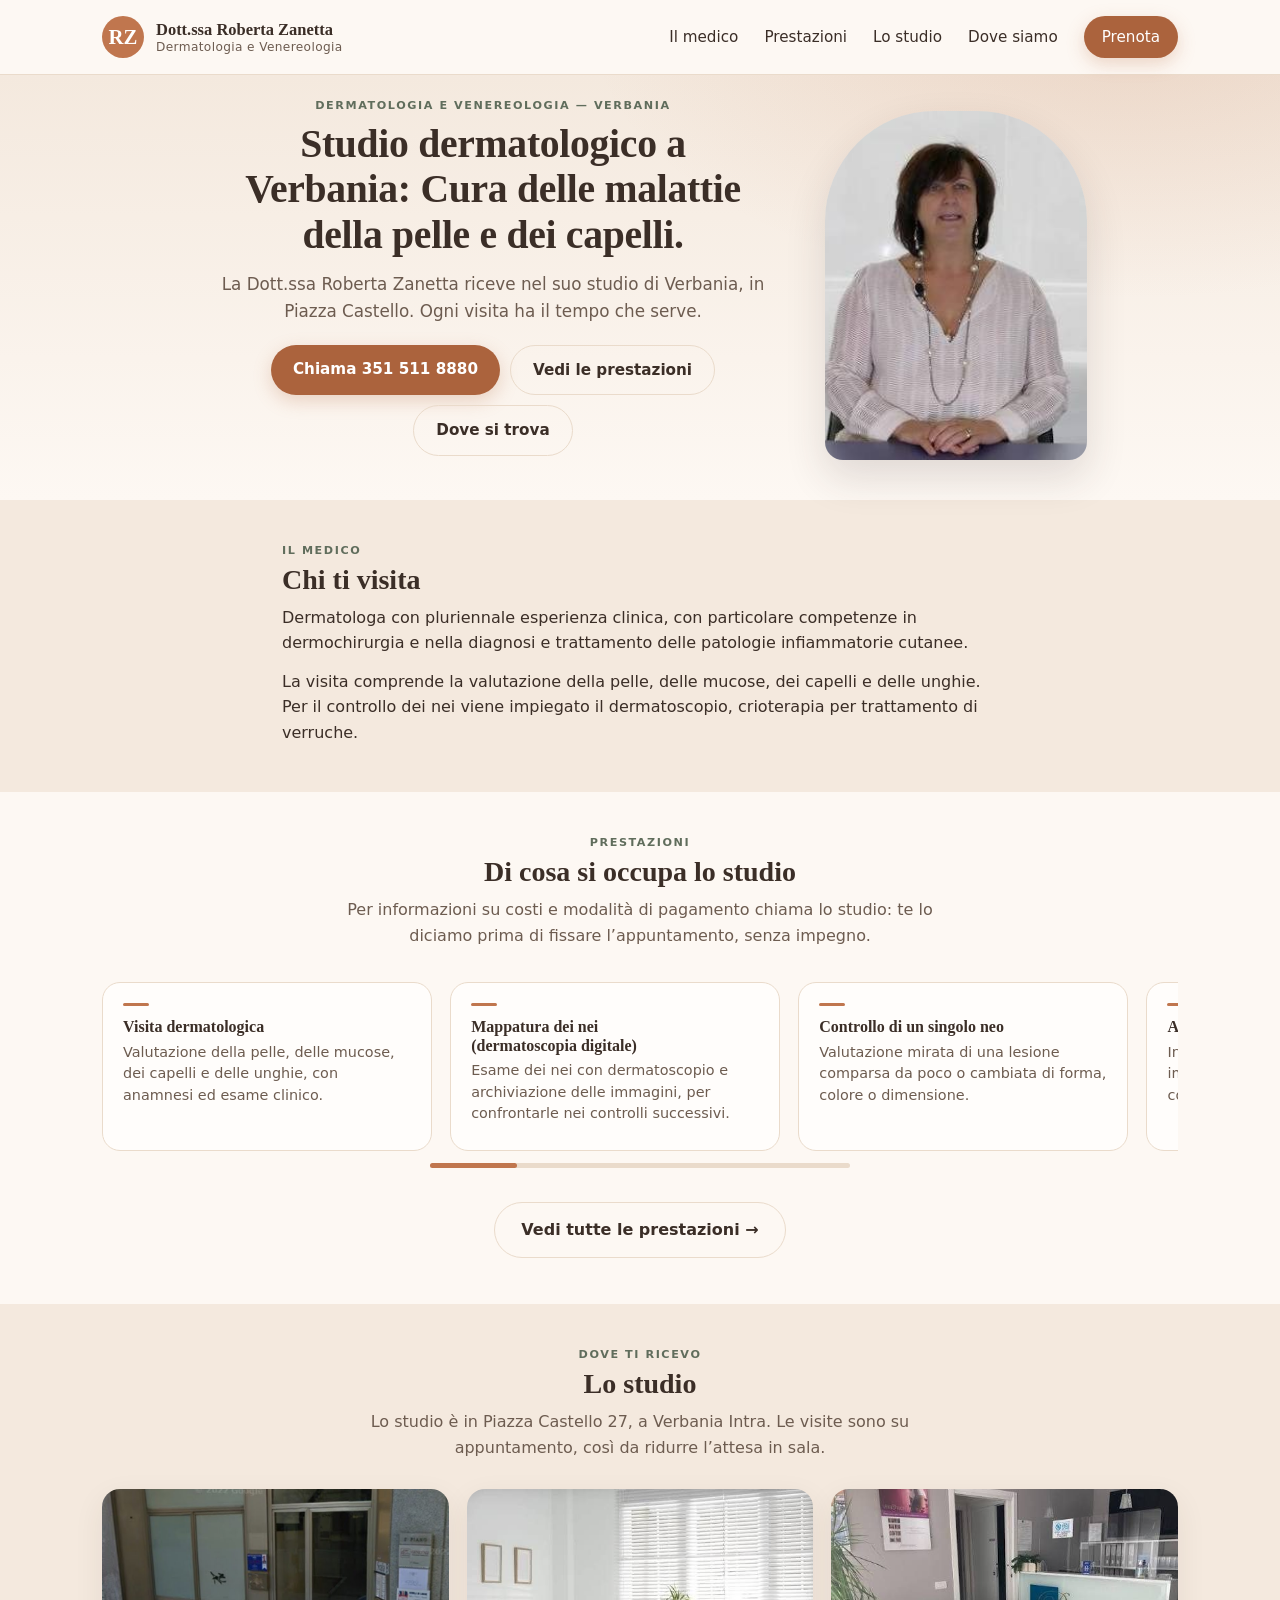
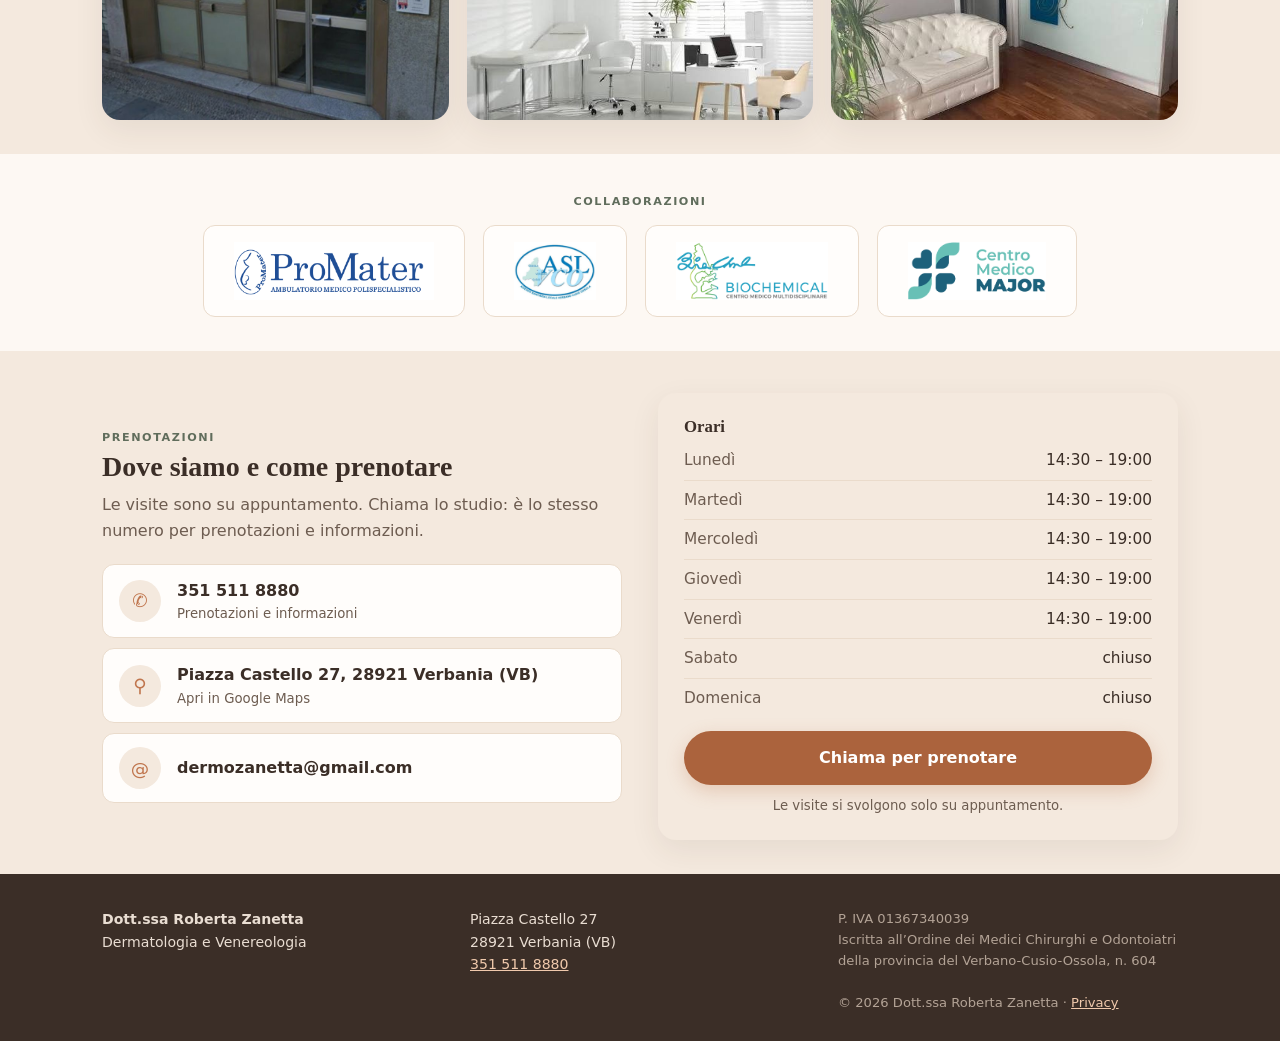
==== index.html @ 0cd69562 "Rigenerate le pagine da contenuti.json" ====
<!DOCTYPE html>
<html lang="it">
<head>
<meta charset="utf-8">
<meta name="viewport" content="width=device-width, initial-scale=1">
<!-- Sicurezza: la pagina carica solo file di questo sito. Se un domani
     si aggiunge qualcosa da fuori (mappa incorporata, font di Google,
     statistiche) va aggiunto qui, oltre che nell'informativa privacy. -->
<meta http-equiv="Content-Security-Policy" content="default-src 'self'; script-src 'self'; style-src 'self'; img-src 'self' data:; object-src 'none'; base-uri 'self'; form-action 'none'">
<!-- I testi segnati con T: e B: arrivano da contenuti.json e li riscrive
     genera.mjs: si modificano da admin.html, non a mano. -->
<title data-t="seo.home.titolo">Dott.ssa Roberta Zanetta — Dermatologa a Verbania</title>
<meta name="description" data-c="seo.home.descrizione" content="Dott.ssa Roberta Zanetta, dermatologa a Verbania in Piazza Castello. Visite dermatologiche e controllo dei nei su appuntamento. Tel. 351 511 8880.">
<meta name="theme-color" content="#c0764e">
<link rel="icon" href="img/favicon.svg" type="image/svg+xml">
<meta property="og:title" data-c="seo.home.ogTitolo" content="Dott.ssa Roberta Zanetta — Dermatologa a Verbania">
<meta property="og:description" data-c="seo.home.ogDescrizione" content="Visite dermatologiche e controllo dei nei su appuntamento, a Verbania in Piazza Castello.">
<meta property="og:type" content="website">
<meta property="og:locale" content="it_IT">
<meta property="og:site_name" data-c="seo.sitoNome" content="Dott.ssa Roberta Zanetta — Dermatologa">
<meta property="og:url" content="https://dermozanetta.it/">
<!-- Anteprima quando il link viene condiviso (WhatsApp, Facebook, LinkedIn).
     Deve essere un indirizzo completo con https://, non un percorso relativo. -->
<meta property="og:image" data-c="foto.ritrattoOg" content="https://dermozanetta.it/img/dottoressa.jpg">
<meta property="og:image:alt" data-c="foto.ritrattoOgAlt" content="Ritratto della Dott.ssa Roberta Zanetta">
<meta name="twitter:card" content="summary_large_image">
<link rel="canonical" href="https://dermozanetta.it/">
<!-- La foto dell'hero e' l'immagine piu' grande della prima schermata:
     il browser la scarica subito invece di scoprirla a meta' pagina. -->
<link rel="preload" as="image" data-c="foto.precarica" href="img/dottoressa.jpg">
<link rel="stylesheet" href="style.css">
</head>
<body>

<a class="skip" href="#main">Vai al contenuto</a>

<header class="site-header" id="top">
  <div class="wrap header-inner">
    <a class="brand" href="#top">
      <!--B:marchio-->
      <span class="brand-mark">RZ</span>
      <span class="brand-text">
        <strong>Dott.ssa Roberta Zanetta</strong>
        <small>Dermatologia e Venereologia</small>
      </span>
      <!--/B-->
    </a>

    <button type="button" class="nav-toggle" id="navToggle" aria-expanded="false" aria-controls="nav" aria-label="Apri il menu">
      <span></span><span></span><span></span>
    </button>

    <nav id="nav" class="nav">
      <!-- Voci del menu: si cambiano dal pannello, sezione "Sezioni e menu". -->
      <!--B:menu-->
      <a href="#chi-sono">Il medico</a>
      <a href="prestazioni.html">Prestazioni</a>
      <a href="#studio">Lo studio</a>
      <a href="#contatti">Dove siamo</a>
      <!--/B-->
      <!--B:bottoneChiamaPiccolo-->
      <a class="btn btn-sm" data-c="tel" href="tel:+393515118880">Prenota</a>
      <!--/B-->
    </nav>
  </div>
</header>

<main id="main">

  <!-- Prima schermata: sempre presente (il titolo h1 e' la frase piu'
       importante per Google), le sue parti facoltative spariscono se
       lasciate vuote nel pannello. -->
  <!--B:hero-->
  <section class="hero">
    <div class="wrap hero-inner">
      <div class="hero-text">
        <p class="eyebrow">Dermatologia e Venereologia — Verbania</p>
        <h1>Studio dermatologico a Verbania: Cura delle malattie della pelle e dei capelli.</h1>
        <p class="lead">La Dott.ssa Roberta Zanetta riceve nel suo studio di Verbania, in Piazza Castello. Ogni visita ha il tempo che serve.</p>
        <div class="hero-cta">
          <a class="btn" data-c="tel" href="tel:+393515118880">Chiama 351&nbsp;511&nbsp;8880</a>
          <a class="btn btn-ghost" href="#prestazioni">Vedi le prestazioni</a>
          <a class="btn btn-ghost" data-c="mappa" href="https://maps.google.com/?cid=15553148866995770811" target="_blank" rel="noopener">Dove si trova</a>
        </div>
      </div>
      <figure class="hero-photo">
        <img fetchpriority="high" data-c="foto.dottoressa" src="img/dottoressa.jpg" alt="Ritratto della Dott.ssa Roberta Zanetta" width="520" height="620">
      </figure>
    </div>
  </section>
  <!--/B-->

  <!-- Le sezioni della home, nell'ordine e con la visibilita' decisi nel
       pannello ("Sezioni e menu"). Le disegna genera-nucleo.js: tutto
       quello che sta fra i due segnaposto viene riscritto a ogni
       pubblicazione, modificarlo qui e' tempo perso. -->
  <!--B:sezioniHome-->
  <section id="chi-sono" class="section section-alt">
    <div class="wrap narrow">
      <p class="eyebrow">Il medico</p>
      <h2>Chi ti visita</h2>
      <p>Dermatologa con pluriennale esperienza clinica, con particolare competenze in dermochirurgia e nella diagnosi e trattamento delle patologie infiammatorie cutanee.</p>
      <p>La visita comprende la valutazione della pelle, delle mucose, dei capelli e delle unghie. Per il controllo dei nei viene impiegato il dermatoscopio, crioterapia per trattamento di verruche.</p>
    </div>
  </section>

  <section id="prestazioni" class="section">
    <div class="wrap">
      <p class="eyebrow center">Prestazioni</p>
      <h2 class="center">Di cosa si occupa lo studio</h2>
      <p class="section-intro center">Per informazioni su costi e modalità di pagamento chiama lo studio: te lo diciamo prima di fissare l’appuntamento, senza impegno.</p>
      <div class="carosello">
        <div class="cards carosello-pista" id="elencoPrestazioni" tabindex="0" role="group" aria-label="Prestazioni, scorrevoli lateralmente">
          <article class="card" data-cerca="visita dermatologica valutazione della pelle, delle mucose, dei capelli e delle unghie, con anamnesi ed esame clinico. generale prima visita controllo pelle cute derma">
            <h3>Visita dermatologica</h3>
            <p>Valutazione della pelle, delle mucose, dei capelli e delle unghie, con anamnesi ed esame clinico.</p>
          </article>
          <article class="card" data-cerca="mappatura dei nei (dermatoscopia digitale) esame dei nei con dermatoscopio e archiviazione delle immagini, per confrontarle nei controlli successivi. nei neo nevi mappatura melanoma epiluminescenza controllo macchie">
            <h3>Mappatura dei nei (dermatoscopia digitale)</h3>
            <p>Esame dei nei con dermatoscopio e archiviazione delle immagini, per confrontarle nei controlli successivi.</p>
          </article>
          <article class="card" data-cerca="controllo di un singolo neo valutazione mirata di una lesione comparsa da poco o cambiata di forma, colore o dimensione. neo cambiato cresciuto sanguina prude macchia scura">
            <h3>Controllo di un singolo neo</h3>
            <p>Valutazione mirata di una lesione comparsa da poco o cambiata di forma, colore o dimensione.</p>
          </article>
          <article class="card" data-cerca="acne e cicatrici da acne inquadramento della forma di acne e impostazione della terapia, con controlli nel tempo. acne brufoli foruncoli punti neri comedoni pelle grassa adolescenti cicatrici">
            <h3>Acne e cicatrici da acne</h3>
            <p>Inquadramento della forma di acne e impostazione della terapia, con controlli nel tempo.</p>
          </article>
          <article class="card" data-cerca="psoriasi diagnosi e gestione della psoriasi cutanea, con valutazione delle terapie disponibili. psoriasi placche squame chiazze rosse gomiti ginocchia cuoio capelluto">
            <h3>Psoriasi</h3>
            <p>Diagnosi e gestione della psoriasi cutanea, con valutazione delle terapie disponibili.</p>
          </article>
          <article class="card" data-cerca="dermatite atopica ed eczemi valutazione delle dermatiti, individuazione dei fattori scatenanti e terapia. dermatite eczema atopica seborroica da contatto prurito pelle secca irritazione arrossamento">
            <h3>Dermatite atopica ed eczemi</h3>
            <p>Valutazione delle dermatiti, individuazione dei fattori scatenanti e terapia.</p>
          </article>
          <article class="card" data-cerca="orticaria e reazioni allergiche cutanee inquadramento delle manifestazioni orticarioidi e delle reazioni cutanee di natura allergica. orticaria pomfi allergia gonfiore prurito reazione punture">
            <h3>Orticaria e reazioni allergiche cutanee</h3>
            <p>Inquadramento delle manifestazioni orticarioidi e delle reazioni cutanee di natura allergica.</p>
          </article>
          <article class="card" data-cerca="micosi di pelle e unghie diagnosi delle infezioni da funghi di cute e unghie e impostazione del trattamento. micosi funghi unghie onicomicosi piede atleta candida macchie bianche">
            <h3>Micosi di pelle e unghie</h3>
            <p>Diagnosi delle infezioni da funghi di cute e unghie e impostazione del trattamento.</p>
          </article>
          <article class="card" data-cerca="verruche, condilomi e mollusco contagioso valutazione e trattamento delle lesioni di origine virale della cute e delle mucose. verruche porri condilomi papilloma hpv mollusco contagioso">
            <h3>Verruche, condilomi e mollusco contagioso</h3>
            <p>Valutazione e trattamento delle lesioni di origine virale della cute e delle mucose.</p>
          </article>
          <article class="card" data-cerca="caduta dei capelli e malattie del cuoio capelluto valutazione tricologica della caduta dei capelli e delle patologie del cuoio capelluto. capelli caduta calvizie alopecia diradamento forfora tricologia cuoio capelluto">
            <h3>Caduta dei capelli e malattie del cuoio capelluto</h3>
            <p>Valutazione tricologica della caduta dei capelli e delle patologie del cuoio capelluto.</p>
          </article>
          <article class="card" data-cerca="malattie sessualmente trasmissibili (venereologia) valutazione e gestione delle infezioni a trasmissione sessuale con manifestazioni cutanee o mucose. venereologia mst ist infezioni genitali herpes sifilide">
            <h3>Malattie sessualmente trasmissibili (venereologia)</h3>
            <p>Valutazione e gestione delle infezioni a trasmissione sessuale con manifestazioni cutanee o mucose.</p>
          </article>
          <article class="card" data-cerca="cheratosi attiniche e tumori della pelle valutazione delle lesioni legate all’esposizione solare e dei tumori cutanei, con indicazioni sul percorso da seguire. cheratosi attiniche sole tumore carcinoma basalioma melanoma lesioni precancerose">
            <h3>Cheratosi attiniche e tumori della pelle</h3>
            <p>Valutazione delle lesioni legate all’esposizione solare e dei tumori cutanei, con indicazioni sul percorso da seguire.</p>
          </article>
          <article class="card" data-cerca="crioterapia trattamento ambulatoriale di alcune lesioni cutanee mediante applicazione di azoto liquido. crioterapia azoto liquido verruche cheratosi lesioni">
            <h3>Crioterapia</h3>
            <p>Trattamento ambulatoriale di alcune lesioni cutanee mediante applicazione di azoto liquido.</p>
          </article>
          <article class="card" data-cerca="asportazione e biopsia di lesioni cutanee piccoli interventi ambulatoriali con eventuale invio del prelievo all’esame istologico. asportazione biopsia rimozione neo cisti chirurgia ambulatoriale istologico punti">
            <h3>Asportazione e biopsia di lesioni cutanee</h3>
            <p>Piccoli interventi ambulatoriali con eventuale invio del prelievo all’esame istologico.</p>
          </article>
          <article class="card" data-cerca="dermatologia pediatrica valutazione dei problemi della pelle in bambini e ragazzi. bambini pediatrica neonato ragazzi angiomi crosta lattea dermatite pannolino">
            <h3>Dermatologia pediatrica</h3>
            <p>Valutazione dei problemi della pelle in bambini e ragazzi.</p>
          </article>
        </div>
        <div class="carosello-barra" hidden><span></span></div>
      </div>
      <noscript>
        <p class="section-intro center">
          <a href="prestazioni.html">Apri l&rsquo;elenco completo delle prestazioni</a>.
        </p>
      </noscript>
      <p class="center azione-sezione">
        <a class="btn btn-ghost" href="prestazioni.html">Vedi tutte le prestazioni →</a>
      </p>
    </div>
  </section>

  <section id="studio" class="section section-alt">
    <div class="wrap">
      <p class="eyebrow center">Dove ti ricevo</p>
      <h2 class="center">Lo studio</h2>
      <p class="section-intro center">Lo studio è in Piazza Castello 27, a Verbania Intra. Le visite sono su appuntamento, così da ridurre l’attesa in sala.</p>
      <div class="gallery">
        <img src="img/ingresso.jpg" alt="Ingresso dello studio" width="600" height="450" loading="lazy">
        <img src="img/studio.jpg" alt="Sala visite" width="600" height="450" loading="lazy">
        <img src="img/salaAttesa.jpg" alt="Sala d’attesa" width="600" height="450" loading="lazy">
      </div>
    </div>
  </section>

  <section id="collaborazioni" class="section">
    <div class="wrap">
      <h2 class="eyebrow center">Collaborazioni</h2>
      <div class="logos">
        <div class="logo-card">
          <img src="img/loghi/proMater.png" alt="ProMater — Ambulatorio Medico Polispecialistico" loading="lazy">
        </div>
        <div class="logo-card">
          <img src="img/loghi/asl-vco.png" alt="ASL VCO — Azienda Sanitaria Locale Verbano Cusio Ossola" loading="lazy">
        </div>
        <div class="logo-card">
          <img src="img/loghi/biochemical.png" alt="Biochemical — Centro Medico Multidisciplinare, Domodossola" loading="lazy">
        </div>
        <div class="logo-card">
          <img src="img/loghi/laveno.png" alt="Centro Medico Major — Laveno" loading="lazy">
        </div>
      </div>
    </div>
  </section>

  <section id="contatti" class="section section-alt">
    <div class="wrap two-col">
      <div>
        <p class="eyebrow">Prenotazioni</p>
        <h2>Dove siamo e come prenotare</h2>
        <p class="section-intro">Le visite sono su appuntamento. Chiama lo studio: è lo stesso numero per prenotazioni e informazioni.</p>
        <div class="contact-list">
          <a class="contact-row" data-c="tel" href="tel:+393515118880">
            <span class="contact-icon" aria-hidden="true">&#9990;</span>
            <span><strong>351&nbsp;511&nbsp;8880</strong><small>Prenotazioni e informazioni</small></span>
          </a>
          <a class="contact-row" data-c="mappa" href="https://maps.google.com/?cid=15553148866995770811" target="_blank" rel="noopener">
            <span class="contact-icon" aria-hidden="true">&#9906;</span>
            <span><strong>Piazza Castello 27, 28921 Verbania (VB)</strong><small>Apri in Google Maps</small></span>
          </a>
          <a class="contact-row" data-c="mail" href="mailto:dermozanetta@gmail.com">
            <span class="contact-icon" aria-hidden="true">&#64;</span>
            <span><strong>dermozanetta@gmail.com</strong><small></small></span>
          </a>
        </div>
      </div>
      <div class="hours-card">
        <h3>Orari</h3>
        <table class="hours">
          <tbody>
            <tr><th>Lunedì</th><td>14:30 – 19:00</td></tr>
            <tr><th>Martedì</th><td>14:30 – 19:00</td></tr>
            <tr><th>Mercoledì</th><td>14:30 – 19:00</td></tr>
            <tr><th>Giovedì</th><td>14:30 – 19:00</td></tr>
            <tr><th>Venerdì</th><td>14:30 – 19:00</td></tr>
            <tr><th>Sabato</th><td>chiuso</td></tr>
            <tr><th>Domenica</th><td>chiuso</td></tr>
          </tbody>
        </table>
        <a class="btn btn-block" data-c="tel" href="tel:+393515118880">Chiama per prenotare</a>
        <p class="note">Le visite si svolgono solo su appuntamento.</p>
      </div>
    </div>
  </section>
  <!--/B-->

</main>

<footer class="site-footer">
  <div class="wrap footer-inner">
    <!--B:footer-->
    <div>
      <strong>Dott.ssa Roberta Zanetta</strong><br>
      Dermatologia e Venereologia
    </div>
    <div>
      Piazza Castello 27<br>
      28921 Verbania (VB)<br>
      <a data-c="tel" href="tel:+393515118880">351&nbsp;511&nbsp;8880</a>
    </div>
    <div class="footer-note">
      <!-- Dati obbligatori per legge sul sito di un medico (pubblicita'
           sanitaria): vanno tenuti su tutte le pagine, non solo in home. -->
      P. IVA 01367340039<br>
      Iscritta all’Ordine dei Medici Chirurghi e Odontoiatri della provincia del Verbano-Cusio-Ossola, n. 604<br>
      <br>
      &copy; <span id="year">2026</span> Dott.ssa Roberta Zanetta &middot;
      <a href="privacy.html">Privacy</a>
    </div>
    <!--/B-->
  </div>
</footer>

<!--B:bottoneChiamaFisso-->
<a class="call-fab" data-c="tel" href="tel:+393515118880">Chiama 351&nbsp;511&nbsp;8880</a>
<!--/B-->

<!--B:datiStrutturatiHome-->
<script type="application/ld+json">
{
  "@context": "https://schema.org",
  "@type": "Physician",
  "@id": "https://dermozanetta.it/#studio",
  "name": "Dott.ssa Roberta Zanetta — Dermatologa",
  "medicalSpecialty": "Dermatology",
  "telephone": "+393515118880",
  "email": "dermozanetta@gmail.com",
  "address": {
    "@type": "PostalAddress",
    "streetAddress": "Piazza Castello, 27",
    "addressLocality": "Verbania",
    "addressRegion": "VB",
    "postalCode": "28921",
    "addressCountry": "IT"
  },
  "geo": {
    "@type": "GeoCoordinates",
    "latitude": 45.9347213,
    "longitude": 8.572854
  },
  "image": "https://dermozanetta.it/img/dottoressa.jpg",
  "areaServed": [
    {
      "@type": "City",
      "name": "Verbania"
    },
    {
      "@type": "AdministrativeArea",
      "name": "Provincia del Verbano-Cusio-Ossola"
    }
  ],
  "availableService": [
    {
      "@type": "MedicalProcedure",
      "name": "Visita dermatologica",
      "description": "Valutazione della pelle, delle mucose, dei capelli e delle unghie, con anamnesi ed esame clinico."
    },
    {
      "@type": "MedicalProcedure",
      "name": "Mappatura dei nei (dermatoscopia digitale)",
      "description": "Esame dei nei con dermatoscopio e archiviazione delle immagini, per confrontarle nei controlli successivi."
    },
    {
      "@type": "MedicalProcedure",
      "name": "Controllo di un singolo neo",
      "description": "Valutazione mirata di una lesione comparsa da poco o cambiata di forma, colore o dimensione."
    },
    {
      "@type": "MedicalProcedure",
      "name": "Acne e cicatrici da acne",
      "description": "Inquadramento della forma di acne e impostazione della terapia, con controlli nel tempo."
    },
    {
      "@type": "MedicalProcedure",
      "name": "Psoriasi",
      "description": "Diagnosi e gestione della psoriasi cutanea, con valutazione delle terapie disponibili."
    },
    {
      "@type": "MedicalProcedure",
      "name": "Dermatite atopica ed eczemi",
      "description": "Valutazione delle dermatiti, individuazione dei fattori scatenanti e terapia."
    },
    {
      "@type": "MedicalProcedure",
      "name": "Orticaria e reazioni allergiche cutanee",
      "description": "Inquadramento delle manifestazioni orticarioidi e delle reazioni cutanee di natura allergica."
    },
    {
      "@type": "MedicalProcedure",
      "name": "Micosi di pelle e unghie",
      "description": "Diagnosi delle infezioni da funghi di cute e unghie e impostazione del trattamento."
    },
    {
      "@type": "MedicalProcedure",
      "name": "Verruche, condilomi e mollusco contagioso",
      "description": "Valutazione e trattamento delle lesioni di origine virale della cute e delle mucose."
    },
    {
      "@type": "MedicalProcedure",
      "name": "Caduta dei capelli e malattie del cuoio capelluto",
      "description": "Valutazione tricologica della caduta dei capelli e delle patologie del cuoio capelluto."
    },
    {
      "@type": "MedicalProcedure",
      "name": "Malattie sessualmente trasmissibili (venereologia)",
      "description": "Valutazione e gestione delle infezioni a trasmissione sessuale con manifestazioni cutanee o mucose."
    },
    {
      "@type": "MedicalProcedure",
      "name": "Cheratosi attiniche e tumori della pelle",
      "description": "Valutazione delle lesioni legate all’esposizione solare e dei tumori cutanei, con indicazioni sul percorso da seguire."
    },
    {
      "@type": "MedicalProcedure",
      "name": "Crioterapia",
      "description": "Trattamento ambulatoriale di alcune lesioni cutanee mediante applicazione di azoto liquido."
    },
    {
      "@type": "MedicalProcedure",
      "name": "Asportazione e biopsia di lesioni cutanee",
      "description": "Piccoli interventi ambulatoriali con eventuale invio del prelievo all’esame istologico."
    },
    {
      "@type": "MedicalProcedure",
      "name": "Dermatologia pediatrica",
      "description": "Valutazione dei problemi della pelle in bambini e ragazzi."
    }
  ],
  "hasMap": "https://maps.google.com/?cid=15553148866995770811",
  "url": "https://dermozanetta.it/",
  "sameAs": [
    "https://maps.google.com/?cid=15553148866995770811"
  ],
  "openingHours": [
    "Mo 14:30-19:00",
    "Tu 14:30-19:00",
    "We 14:30-19:00",
    "Th 14:30-19:00",
    "Fr 14:30-19:00"
  ]
}
</script>
<!--/B-->

<script src="script.js" defer></script>
</body>
</html>
---- style.css ----
/* =========================================================
   Studio Dermatologico Zanetta — foglio di stile unico
   Palette: terracotta, sabbia, crema, salvia, bruno caldo
   ========================================================= */

:root{
  --crema:      #fdf8f3;
  --sabbia:     #f4e9de;
  --sabbia-2:   #eadbcb;
  --terracotta: #c0764e;
  --terracotta-scuro: #a45f3b;
  /* Fondo dei bottoni pieni: la terracotta chiara con la scritta bianca
     si ferma a 3,5:1 di contrasto, sotto il minimo di leggibilita'
     (4,5:1, WCAG AA). Questa e' la tinta piu' chiara che ci arriva. */
  --terracotta-forte: #ab633d;
  --terracotta-forte-hover: #8e4d2c;
  --salvia:     #7f8f7a;
  /* Salvia per le scritte piccole (occhielli, etichette): quella piena
     resta per i pallini, dove il contrasto del testo non conta. */
  --salvia-testo: #606d5c;
  --bruno:      #3b2e27;
  --bruno-soft: #6d5c50;
  --bianco:     #fffdfb;

  --radius:   18px;
  --radius-s: 12px;
  --ombra:    0 10px 30px rgba(59,46,39,.08);
  --ombra-f:  0 18px 40px rgba(59,46,39,.14);
  --wrap:     1120px;
  --font: "Segoe UI", system-ui, -apple-system, "Helvetica Neue", Arial, sans-serif;
  --font-t: Georgia, "Times New Roman", "Iowan Old Style", serif;
}

*,*::before,*::after{ box-sizing:border-box; }

/* L'intestazione resta fissa in alto: senza margine, chi salta a
   "Dove siamo" o "Lo studio" si ritrova il titolo della sezione
   nascosto sotto la barra. */
html{ scroll-behavior:smooth; scroll-padding-top:90px; }

body{
  margin:0;
  font-family:var(--font);
  font-size:16px;
  line-height:1.6;
  color:var(--bruno);
  background:var(--crema);
  -webkit-font-smoothing:antialiased;
}

img{ max-width:100%; height:auto; display:block; }
a{ color:var(--terracotta-scuro); }

h1,h2,h3{ font-family:var(--font-t); font-weight:600; line-height:1.15; margin:0 0 .32em; text-wrap:balance; }
h1{ font-size:clamp(1.8rem, 3.1vw, 2.5rem); letter-spacing:-.3px; }
h2{ font-size:clamp(1.35rem, 2.2vw, 1.75rem); }
h3{ font-size:1.05rem; }
p{ margin:0 0 .8em; }

.wrap{ width:100%; max-width:var(--wrap); margin:0 auto; padding:0 22px; }
.center{ text-align:center; }

.eyebrow{
  /* Usato sia su <p> sia su <h2> (sezione collaborazioni): la famiglia
     va forzata, altrimenti da titolo erediterebbe il serif. */
  font-family:var(--font);
  text-transform:uppercase;
  letter-spacing:.14em;
  font-size:.7rem;
  font-weight:700;
  color:var(--salvia-testo);
  margin:0 0 .35em;
}

.section{ padding:42px 0 34px; }
.section-alt{ background:var(--sabbia); }
.section-intro{ color:var(--bruno-soft); max-width:62ch; margin-bottom:0; }
.center.section-intro{ margin-left:auto; margin-right:auto; }

.skip{
  position:absolute; left:-9999px; top:0; background:var(--bruno); color:#fff;
  padding:10px 16px; z-index:100;
}
.skip:focus{ left:8px; top:8px; }

/* Testo per i lettori di schermo: c'e' nella pagina ma non si vede. */
.sr-only{
  position:absolute; width:1px; height:1px; padding:0; margin:-1px;
  overflow:hidden; clip:rect(0,0,0,0); white-space:nowrap; border:0;
}

/* Chi naviga con la tastiera deve vedere dove si trova. Solo con
   :focus-visible: al clic del mouse il bordo non compare. */
a:focus-visible, button:focus-visible{
  outline:2px solid var(--terracotta-scuro); outline-offset:3px;
}
.site-footer a:focus-visible{ outline-color:#f0c9ac; }

/* ---------------- Bottoni ---------------- */
.btn{
  display:inline-block;
  background:var(--terracotta-forte);
  color:#fff;
  text-decoration:none;
  font-weight:600;
  padding:14px 26px;
  border-radius:999px;
  transition:background .2s ease, transform .2s ease, box-shadow .2s ease;
  box-shadow:0 6px 18px rgba(192,118,78,.28);
}
.btn:hover{ background:var(--terracotta-forte-hover); transform:translateY(-2px); box-shadow:0 10px 24px rgba(192,118,78,.34); }
.btn-ghost{
  background:transparent; color:var(--bruno);
  border:1.5px solid var(--sabbia-2); box-shadow:none;
}
.btn-ghost:hover{ background:var(--sabbia); color:var(--bruno); }
.btn-sm{ padding:9px 18px; font-size:.92rem; }
.btn-block{ display:block; text-align:center; margin-top:14px; }
/* Bottone isolato in fondo a una sezione (es. "Vedi tutte le prestazioni"). */
.azione-sezione{ margin-top:34px; }

/* ---------------- Header ---------------- */
.site-header{
  position:sticky; top:0; z-index:50;
  background:rgba(253,248,243,.92);
  backdrop-filter:saturate(160%) blur(10px);
  border-bottom:1px solid var(--sabbia-2);
}
.header-inner{ display:flex; align-items:center; justify-content:space-between; gap:16px; min-height:74px; }

.brand{ display:flex; align-items:center; gap:12px; text-decoration:none; color:inherit; }
.brand-mark{
  width:42px; height:42px; flex:0 0 42px;
  display:grid; place-items:center;
  border-radius:50%;
  background:var(--terracotta); color:#fff;
  font-family:var(--font-t); font-size:1.3rem; font-weight:700;
}
.brand-text{ display:flex; flex-direction:column; line-height:1.2; }
.brand-text strong{ font-family:var(--font-t); font-size:1.03rem; }
.brand-text small{ color:var(--bruno-soft); font-size:.76rem; letter-spacing:.03em; }

.nav{ display:flex; align-items:center; gap:26px; }
.nav a{ text-decoration:none; color:var(--bruno); font-size:.95rem; font-weight:500; }
.nav a:not(.btn):hover{ color:var(--terracotta); }
.nav .btn{ color:#fff; }

.nav-toggle{
  display:none; background:none; border:0; cursor:pointer;
  width:44px; height:44px; padding:10px;
}
.nav-toggle span{ display:block; height:2px; background:var(--bruno); margin:5px 0; border-radius:2px; transition:.25s; }
.nav-toggle[aria-expanded="true"] span:nth-child(1){ transform:translateY(7px) rotate(45deg); }
.nav-toggle[aria-expanded="true"] span:nth-child(2){ opacity:0; }
.nav-toggle[aria-expanded="true"] span:nth-child(3){ transform:translateY(-7px) rotate(-45deg); }

/* ---------------- Hero ---------------- */
.hero{
  background:
    radial-gradient(900px 460px at 88% -12%, rgba(192,118,78,.16), transparent 60%),
    linear-gradient(180deg, var(--sabbia) 0%, var(--crema) 100%);
  padding:22px 0 26px;
}
/* Flex, non grid a frazioni: ogni blocco prende solo lo spazio che gli
   serve (niente colonna larga con testo corto e vuoto prima della foto),
   e la coppia si centra come unico blocco nello spazio disponibile. */
.hero-inner{ display:flex; flex-wrap:wrap; justify-content:center; align-items:center; gap:32px; }
.hero-text{ max-width:600px; text-align:center; }
.lead{ font-size:.96rem; color:var(--bruno-soft); max-width:54ch; }
.hero-cta{ display:flex; flex-wrap:wrap; justify-content:center; gap:10px; margin:10px 0 8px; }
/* Tre bottoni di misura piena occupavano troppo sotto al titolo: qui
   scendono di un filo. Il bottone standard resta invariato altrove. */
.hero-cta .btn{ padding:12px 22px; font-size:.95rem; }

.hero-note{ font-size:.82rem; color:var(--bruno-soft); margin:0 0 12px; }

/* Sul layout affiancato del desktop la foto e' piu' alta del blocco di
   testo: invece di lasciare vuoto sopra e sotto (il blocco resterebbe
   centrato in mezzo alla riga), il testo cresce per occupare quello
   spazio — titolo piu' grande, respiro maggiore fra gli elementi. */
.hero-text .eyebrow{ margin-bottom:.6em; }
/* Nell'hero il testo riempie il blocco accanto alla foto grazie al corpo
   piu' grande (sotto), non forzando gli a-capo: il titolo resta
   "balance" perche' spezza sulle pause naturali della frase. */
.hero-text .lead{ font-size:1.05rem; margin-bottom:1.2em; max-width:none; }
.hero-text .hero-cta{ margin:0 0 18px; }

.hero-facts{
  list-style:none; margin:0; padding:10px 0 0;
  border-top:1px solid var(--sabbia-2);
  display:flex; flex-wrap:wrap; gap:20px;
}
.hero-facts li{ display:flex; flex-direction:column; }
.hero-facts strong{ font-size:1.02rem; font-weight:700; color:var(--terracotta); }
.hero-facts span{ font-size:.85rem; color:var(--bruno-soft); }

.hero-photo{ margin:0; max-width:262px; }
.hero-photo img{
  width:100%; border-radius:110px 110px var(--radius) var(--radius);
  box-shadow:var(--ombra-f);
  object-fit:cover; aspect-ratio:3/4;
}

/* ---------------- Due colonne ---------------- */
.two-col{ display:grid; grid-template-columns:1fr 1fr; gap:36px; align-items:center; }
.col-photo{ margin:0; }
.col-photo img{
  width:100%; border-radius:var(--radius);
  box-shadow:var(--ombra); object-fit:cover; aspect-ratio:1/1;
}

.check-list{ list-style:none; margin:12px 0 0; padding:0; }
.check-list li{ position:relative; padding-left:28px; margin-bottom:6px; color:var(--bruno-soft); }
.check-list li::before{
  content:""; position:absolute; left:0; top:.62em;
  width:9px; height:9px; border-radius:50%;
  background:var(--salvia);
  box-shadow:0 0 0 5px rgba(127,143,122,.18);
}

/* ---------------- Prestazioni ---------------- */
.cards{
  display:grid;
  grid-template-columns:repeat(auto-fit, minmax(230px,1fr));
  gap:18px;
  margin-top:28px;
}
.card{
  background:var(--bianco);
  border:1px solid var(--sabbia-2);
  border-radius:var(--radius);
  padding:20px 20px 22px;
  transition:transform .2s ease, box-shadow .2s ease, border-color .2s ease;
}
.card:hover{ transform:translateY(-4px); box-shadow:var(--ombra); border-color:var(--terracotta); }
/* La ricerca nasconde le schede che non corrispondono. Dentro una
   griglia l'attributo hidden da solo non basta: display:grid del
   contenitore vince sul display:none implicito. */
.card[hidden]{ display:none; }
.card h3{ margin-bottom:.3em; font-size:1rem; }
.card p{ margin:0; color:var(--bruno-soft); font-size:.9rem; line-height:1.5; }
/* Filetto terracotta al posto dell'icona: sobrio, adatto a un sito medico. */
.card::before{
  content:""; display:block;
  width:26px; height:3px; border-radius:2px;
  background:var(--terracotta);
  margin-bottom:12px;
}

/* ---------------- Carosello prestazioni (solo home) ----------------
   Tre schede visibili e si scorre per le altre. Due indizi che c'e'
   dell'altro, entrambi sotto o dentro la pista, cosi' non aggiungono
   spazio fra il testo della sezione e le schede:
   - la quarta scheda che sbuca sul bordo;
   - la barra di scorrimento sottile, che si puo' anche trascinare.
   Serve un indizio visibile perche' su desktop la rotellina del mouse
   scorre in verticale, non in orizzontale. */
.carosello{ margin-top:28px; }     /* stesso stacco di galleria e loghi */
.carosello-pista{
  display:flex;
  flex-wrap:nowrap;
  overflow-x:auto;
  margin-top:0;
  padding:6px 0 10px;              /* spazio per il sollevamento in hover e per l'ombra */
  scroll-snap-type:x mandatory;
  scroll-behavior:smooth;
  /* Barra nativa nascosta: al suo posto quella disegnata qui sotto, che
     resta visibile anche dove le barre di sistema sono "a scomparsa". */
  scrollbar-width:none;
}
.carosello-pista::-webkit-scrollbar{ display:none; }

/* Linea di scorrimento */
.carosello-barra{
  position:relative;
  height:5px;
  margin:2px auto 0;
  max-width:420px;
  background:var(--sabbia-2);
  border-radius:999px;
  cursor:pointer;
}
.carosello-barra span{
  position:absolute; top:0; bottom:0; left:0;
  background:var(--terracotta);
  border-radius:999px;
  transition:left .12s linear;
}
.carosello-pista:focus-visible{
  outline:2px solid var(--terracotta); outline-offset:4px;
}
.carosello-pista .card{
  flex:0 0 calc((100% - 2 * 18px) / 3.15);
  scroll-snap-align:start;
}

/* ---------------- Galleria ---------------- */
.gallery{
  display:grid;
  grid-template-columns:repeat(auto-fit, minmax(260px,1fr));
  gap:18px;
  margin-top:28px;
}
.gallery img{
  width:100%; aspect-ratio:3/2; object-fit:cover;
  border-radius:var(--radius); box-shadow:var(--ombra);
}

/* ---------------- Sezioni libere (aggiunte dal pannello) ---------------- */
.sezione-foto{ margin:20px 0 0; }
.sezione-foto img{
  width:100%; aspect-ratio:3/2; object-fit:cover;
  border-radius:var(--radius); box-shadow:var(--ombra);
}

/* ---------------- Testata pagina interna ---------------- */
.page-head{
  background:linear-gradient(180deg, var(--sabbia) 0%, var(--crema) 100%);
  padding:32px 0 28px;
}
.page-head h1{ font-size:clamp(1.6rem, 2.8vw, 2.1rem); max-width:20ch; }
.page-head .lead{ margin-bottom:14px; }

/* ---------------- Ricerca prestazioni ---------------- */
.search{ max-width:480px; margin:0 0 20px; }
.search label{
  display:block; margin-bottom:8px;
  font-size:.8rem; font-weight:700;
  text-transform:uppercase; letter-spacing:.14em; color:var(--salvia-testo);
}
.search input{
  width:100%; font:inherit; color:var(--bruno);
  padding:11px 16px;
  background:var(--bianco);
  border:1.5px solid var(--sabbia-2);
  border-radius:999px;
}
.search input:focus{ outline:2px solid var(--terracotta); outline-offset:2px; border-color:transparent; }
.search-esito{ margin:10px 2px 0; font-size:.85rem; color:var(--bruno-soft); min-height:1.2em; }

.note-legale{
  margin:18px 0 0; font-size:.85rem; color:var(--bruno-soft);
  border-left:3px solid var(--sabbia-2); padding-left:16px; max-width:70ch;
}

/* ---------------- Striscia richiamo ---------------- */
.cta-strip{
  display:flex; flex-wrap:wrap; align-items:center; justify-content:space-between;
  gap:26px;
}
.cta-strip h2{ margin-bottom:.3em; }
.cta-strip .section-intro{ margin:0; }
.cta-strip-actions{ display:flex; flex-wrap:wrap; gap:12px; }

/* ---------------- Collaborazioni ----------------
   Riga a scorrimento laterale, non a capo: con pochi loghi restano
   centrati senza barra di scorrimento; se non stanno nella larghezza
   disponibile (sul telefono, gia' con quattro) si scorre invece di
   andare a capo su piu' righe.
   Il centraggio lo fanno i margini automatici del primo e dell'ultimo
   logo, NON justify-content:center: con quello, quando i loghi
   sbordano, la parte che esce a sinistra non si puo' piu' scorrere e
   il primo logo resta tagliato per sempre. I margini automatici
   invece si azzerano da soli appena manca lo spazio. */
.logos{
  display:flex;
  flex-wrap:nowrap;
  overflow-x:auto;
  align-items:stretch;
  gap:18px;
  margin-top:16px;                 /* accostati al titolo: qui sopra c'e'
                                      solo l'occhiello, non anche un h2 */
  scroll-snap-type:x proximity;
}
.logo-card{ scroll-snap-align:center; flex:0 0 auto; }
.logo-card:first-child{ margin-left:auto; }
.logo-card:last-child{ margin-right:auto; }
.logo-card{
  display:flex;
  align-items:center;
  justify-content:center;
  height:92px;
  padding:12px 30px;
  background:var(--bianco);
  border:1px solid var(--sabbia-2);
  border-radius:var(--radius-s);
}
.logo-card img{
  max-height:58px;
  max-width:215px;
  width:auto;
  height:auto;
  object-fit:contain;
}

/* ---------------- Domande frequenti ---------------- */
.narrow{ max-width:760px; }
.faq{
  background:var(--bianco);
  border:1px solid var(--sabbia-2);
  border-radius:var(--radius-s);
  padding:2px 20px;
  margin-top:10px;
}
.faq + .faq{ margin-top:12px; }
.faq summary{
  cursor:pointer; list-style:none;
  padding:14px 0; font-weight:600;
  display:flex; justify-content:space-between; align-items:center; gap:14px;
}
.faq summary::-webkit-details-marker{ display:none; }
.faq summary::after{
  content:"+"; color:var(--terracotta); font-size:1.4rem; line-height:1; flex:0 0 auto;
}
.faq[open] summary::after{ content:"–"; }
.faq p{ margin:0 0 12px; color:var(--bruno-soft); font-size:.95rem; }

/* ---------------- Contatti ---------------- */
.contact-list{ display:grid; gap:10px; margin-top:20px; }
.contact-row{
  display:flex; align-items:center; gap:16px;
  padding:13px 16px;
  background:var(--bianco);
  border:1px solid var(--sabbia-2);
  border-radius:var(--radius-s);
  text-decoration:none; color:var(--bruno);
  transition:border-color .2s ease, transform .2s ease;
}
.contact-row:hover{ border-color:var(--terracotta); transform:translateX(3px); }
.contact-row span:last-child{ display:flex; flex-direction:column; }
.contact-row small{ color:var(--bruno-soft); font-size:.83rem; }
.contact-icon{
  flex:0 0 42px; width:42px; height:42px;
  display:grid; place-items:center;
  border-radius:50%; background:var(--sabbia); color:var(--terracotta);
  font-size:1.15rem;
}

.hours-card{
  background:var(--sabbia);
  border-radius:var(--radius);
  padding:24px 26px;
  box-shadow:var(--ombra);
}
.hours{ width:100%; border-collapse:collapse; font-size:.96rem; }
.hours th{ text-align:left; font-weight:500; color:var(--bruno-soft); padding:7px 0; }
.hours td{ text-align:right; padding:7px 0; }
.hours tr + tr th, .hours tr + tr td{ border-top:1px solid var(--sabbia-2); }
.note{ font-size:.83rem; color:var(--bruno-soft); margin:10px 0 0; text-align:center; }

/* ---------------- Footer ---------------- */
.site-footer{
  background:var(--bruno);
  color:#e9ddd2;
  padding:34px 0 28px;
  font-size:.88rem;
}
.footer-inner{ display:grid; grid-template-columns:repeat(auto-fit, minmax(230px,1fr)); gap:28px; }
.site-footer a{ color:#f0c9ac; }
.footer-note{ color:#b3a396; font-size:.82rem; }

/* ---------------- Pulsante chiamata mobile ---------------- */
.call-fab{
  display:none;
  position:fixed; left:16px; right:16px; bottom:16px; z-index:60;
  background:var(--terracotta-forte); color:#fff;
  text-align:center; text-decoration:none; font-weight:600;
  padding:15px; border-radius:999px;
  box-shadow:0 10px 26px rgba(59,46,39,.3);
}

/* ---------------- Responsive ---------------- */
@media (max-width: 900px){
  body{ font-size:15.5px; }
  .section{ padding:34px 0 30px; }
  .hero-inner,
  .two-col{ grid-template-columns:1fr; gap:22px; }

  /* Foto dello studio a scorrimento laterale invece che impilate:
     una sezione impilata su tre foto intere sarebbe troppo lunga. */
  .gallery{
    display:flex; flex-wrap:nowrap; overflow-x:auto;
    scroll-snap-type:x mandatory; -webkit-overflow-scrolling:touch;
  }
  .gallery img{ flex:0 0 82%; width:82%; scroll-snap-align:center; }
  /* Testo prima, foto dopo (piu' piccola) su mobile: ordine naturale del
     documento, nessun order per invertirlo come su desktop. */
  .hero-photo{ max-width:200px; margin:20px auto 0; }
  /* Il testo centrato e' una scelta solo per il layout affiancato del
     desktop: su mobile (gia' approvato) resta a sinistra. */
  .hero-text{ text-align:left; max-width:none; }
  .hero-cta{ justify-content:flex-start; }
  /* Il titolo piu' grande e i margini piu' larghi del blocco testo sul
     desktop servono solo a farlo crescere quanto la foto affiancata:
     su mobile (foto sotto, non a fianco) non serve, resta come prima. */
  .hero-text h1{ font-size:1.5rem; }
  .hero-text .eyebrow{ margin-bottom:.35em; }
  .hero-text .lead{ font-size:.96rem; margin-bottom:.65em; }
  .hero-text .hero-cta{ margin:10px 0 8px; }
  /* Carosello prestazioni: una scheda quasi intera piu' l'accenno della
     successiva, si scorre col dito. */
  .carosello-pista .card{ flex-basis:82%; }

  /* Loghi: ingranditi anche qui, ma quel tanto che basta perche' i due
     attuali restino affiancati senza far partire lo scorrimento. */
  .logo-card{ height:74px; padding:10px 20px; }
  .logo-card img{ max-height:44px; }
  .col-photo{ max-width:520px; margin:0 auto; }

  .nav-toggle{ display:block; }
  .nav{
    position:absolute; top:100%; left:0; right:0;
    flex-direction:column; align-items:stretch; gap:0;
    background:var(--crema);
    border-bottom:1px solid var(--sabbia-2);
    padding:8px 22px 20px;
    display:none;
  }
  .nav.open{ display:flex; }
  .nav a{ padding:13px 0; border-bottom:1px solid var(--sabbia-2); }
  .nav .btn{ margin-top:14px; text-align:center; border-bottom:0; }

  .call-fab{ display:block; }
  body{ padding-bottom:76px; }
  /* Stesso discorso dell'intestazione, in basso: il bottone "Chiama"
     fisso non deve coprire il campo o il link su cui si sta. */
  html{ scroll-padding-bottom:90px; }
}

@media (prefers-reduced-motion: reduce){
  *{ animation:none !important; transition:none !important; scroll-behavior:auto !important; }
}

@media print{
  .site-header,.call-fab,.hero-cta,.nav-toggle{ display:none !important; }
  body{ background:#fff; }
}
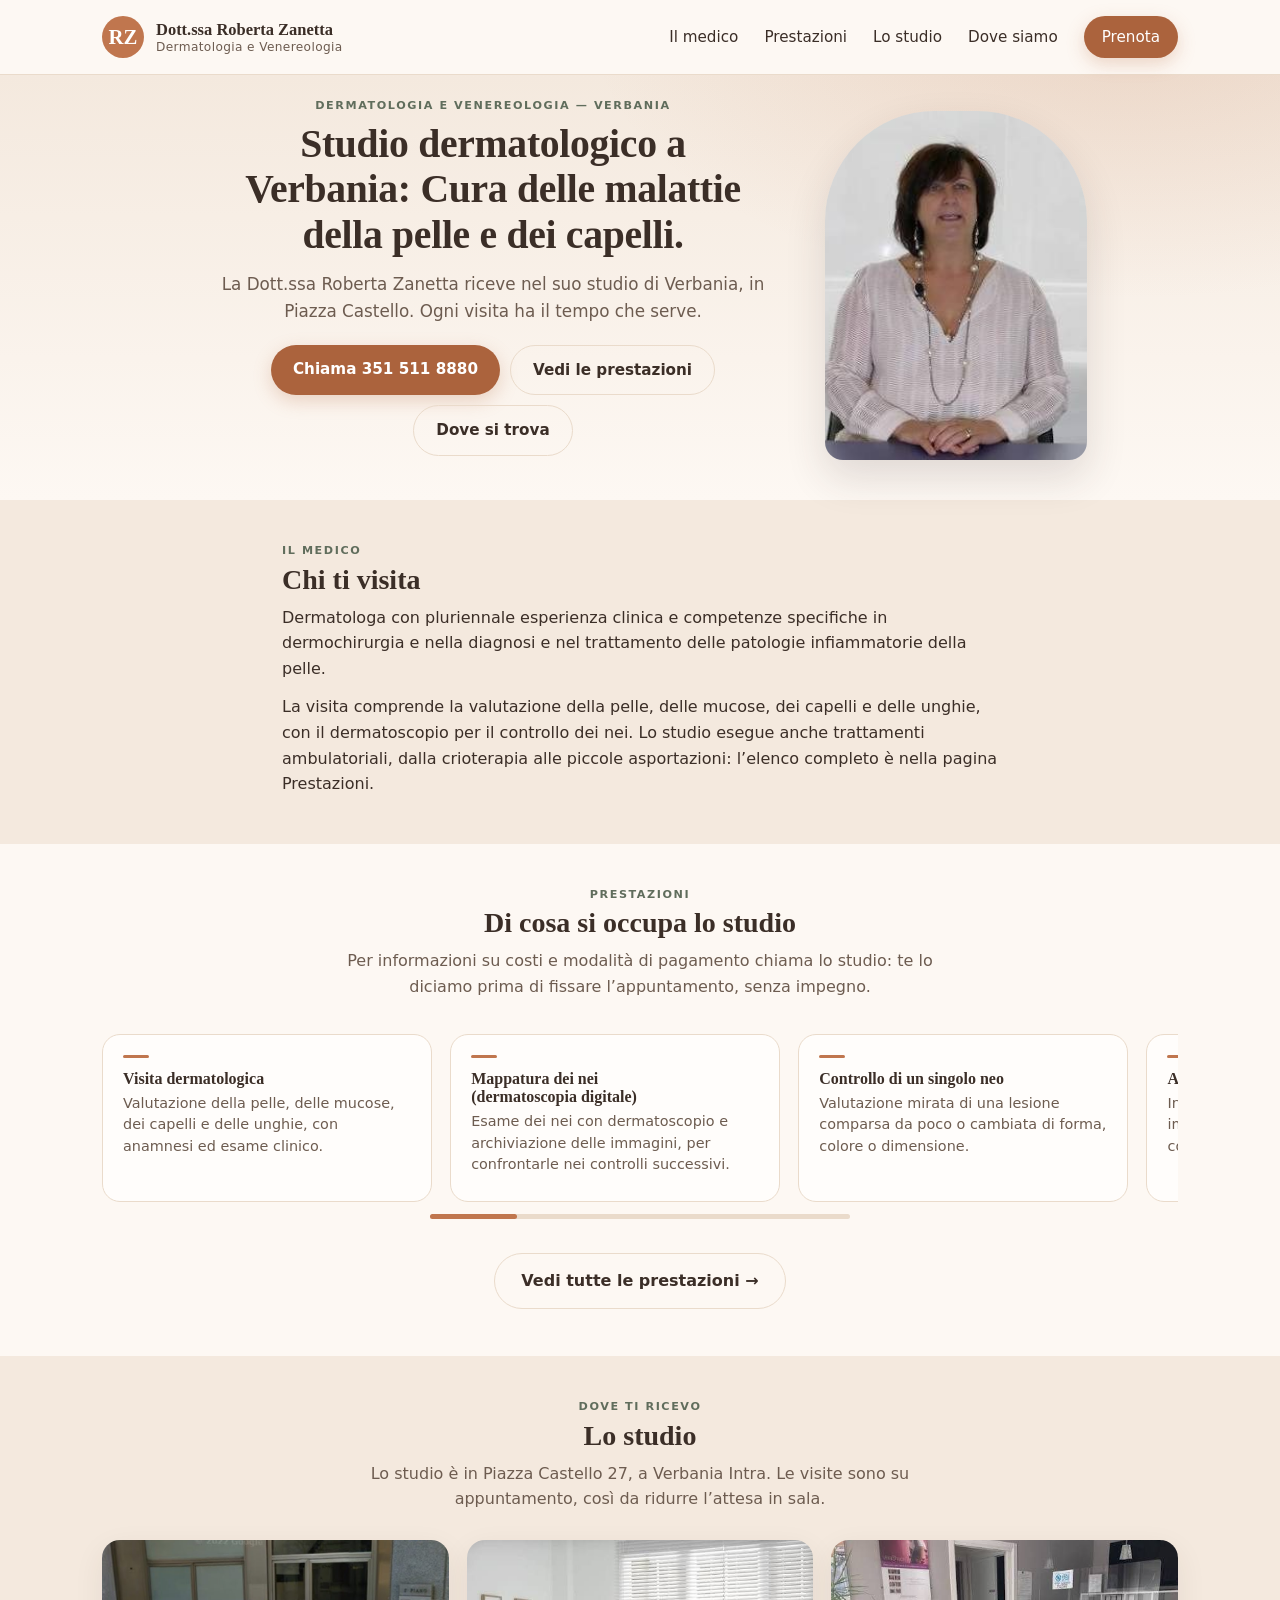
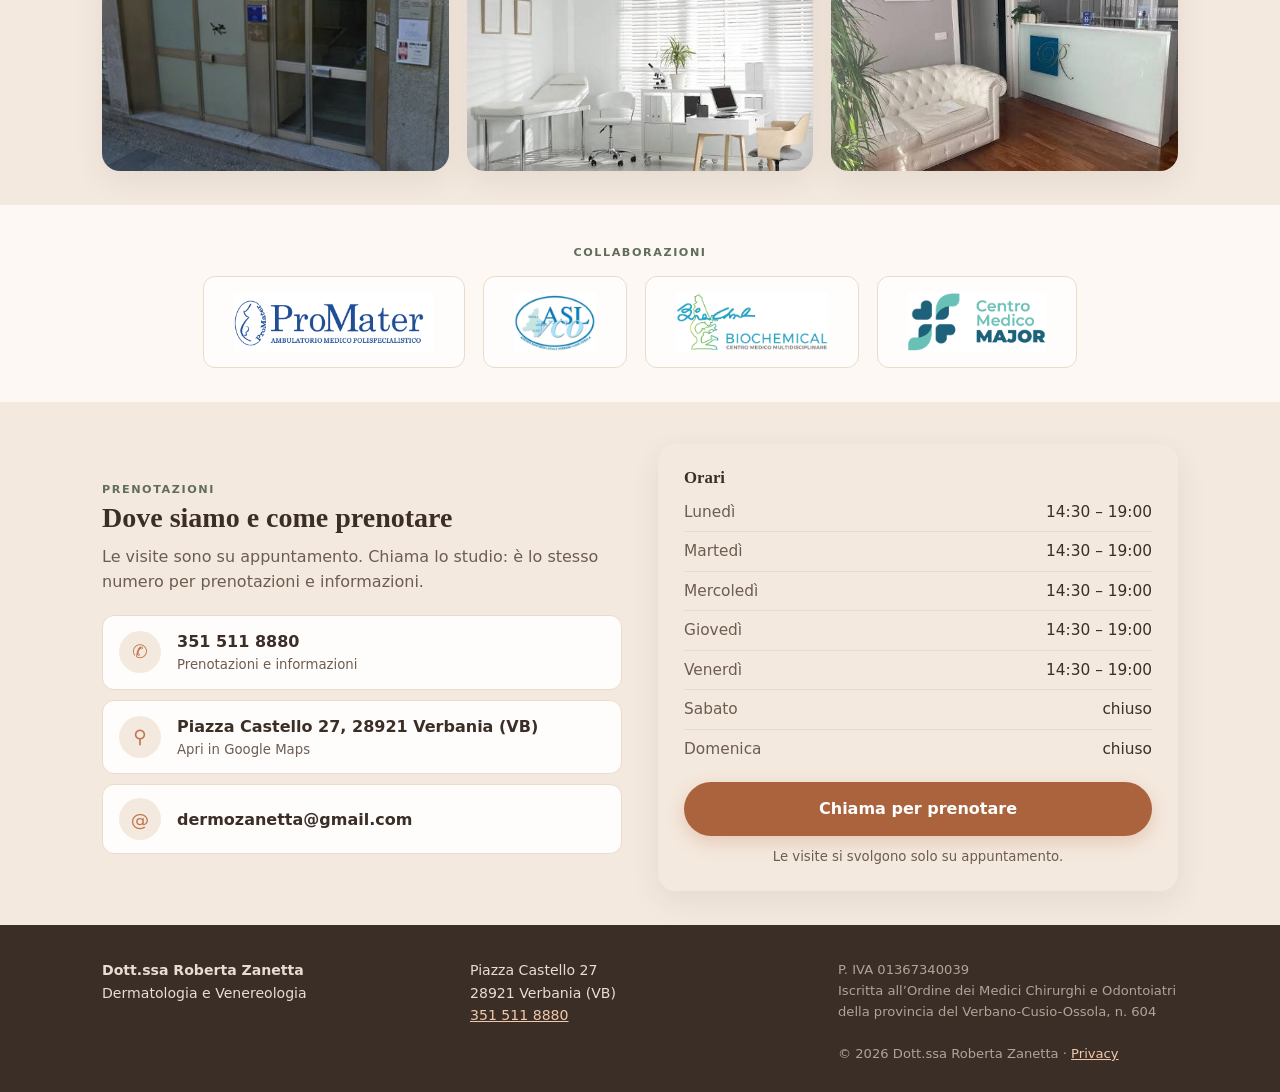
==== commit eae9b3d5: "Rigenerate le pagine da contenuti.json" ====
--- a/index.html
+++ b/index.html
@@ -99,8 +99,8 @@
     <div class="wrap narrow">
       <p class="eyebrow">Il medico</p>
       <h2>Chi ti visita</h2>
-      <p>Dermatologa con pluriennale esperienza clinica, con particolare competenze in dermochirurgia e nella diagnosi e trattamento delle patologie infiammatorie cutanee.</p>
-      <p>La visita comprende la valutazione della pelle, delle mucose, dei capelli e delle unghie. Per il controllo dei nei viene impiegato il dermatoscopio, crioterapia per trattamento di verruche.</p>
+      <p>Dermatologa con pluriennale esperienza clinica e competenze specifiche in dermochirurgia e nella diagnosi e nel trattamento delle patologie infiammatorie della pelle.</p>
+      <p>La visita comprende la valutazione della pelle, delle mucose, dei capelli e delle unghie, con il dermatoscopio per il controllo dei nei. Lo studio esegue anche trattamenti ambulatoriali, dalla crioterapia alle piccole asportazioni: l’elenco completo è nella pagina Prestazioni.</p>
     </div>
   </section>
 
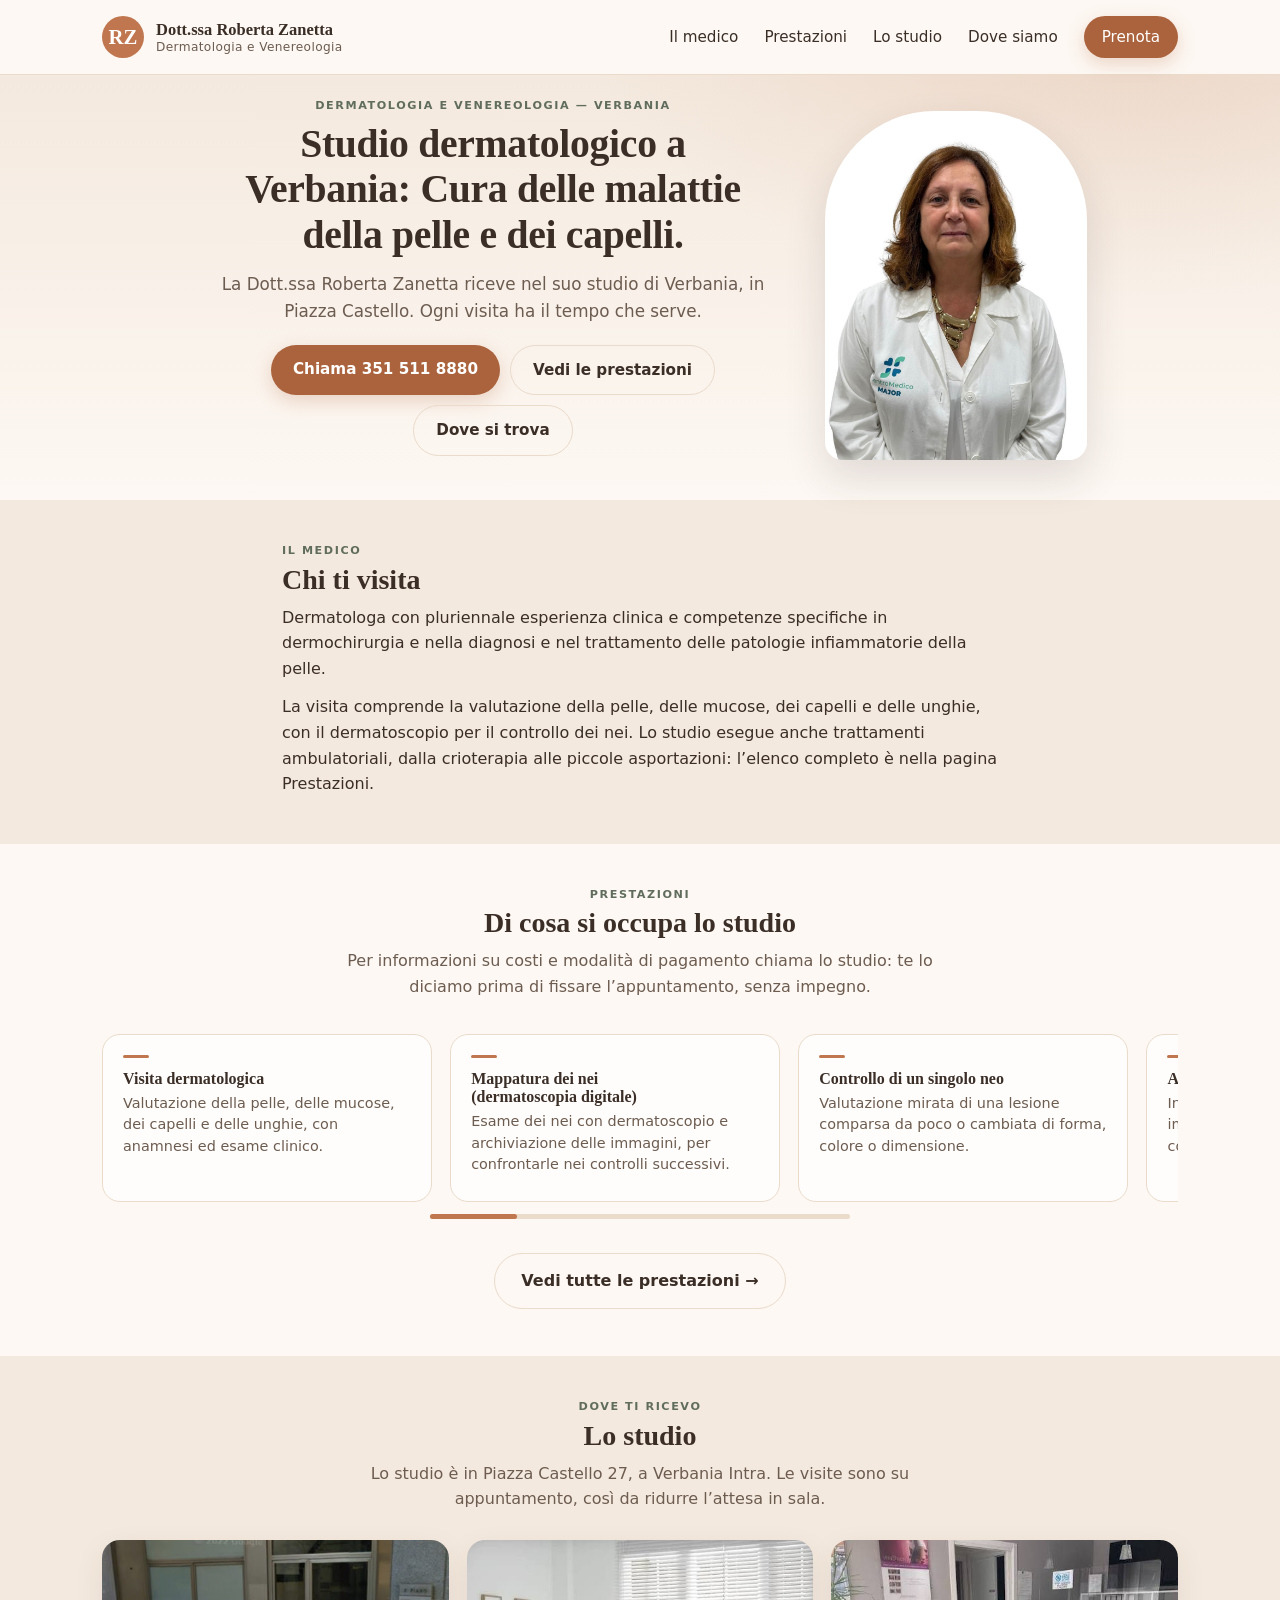
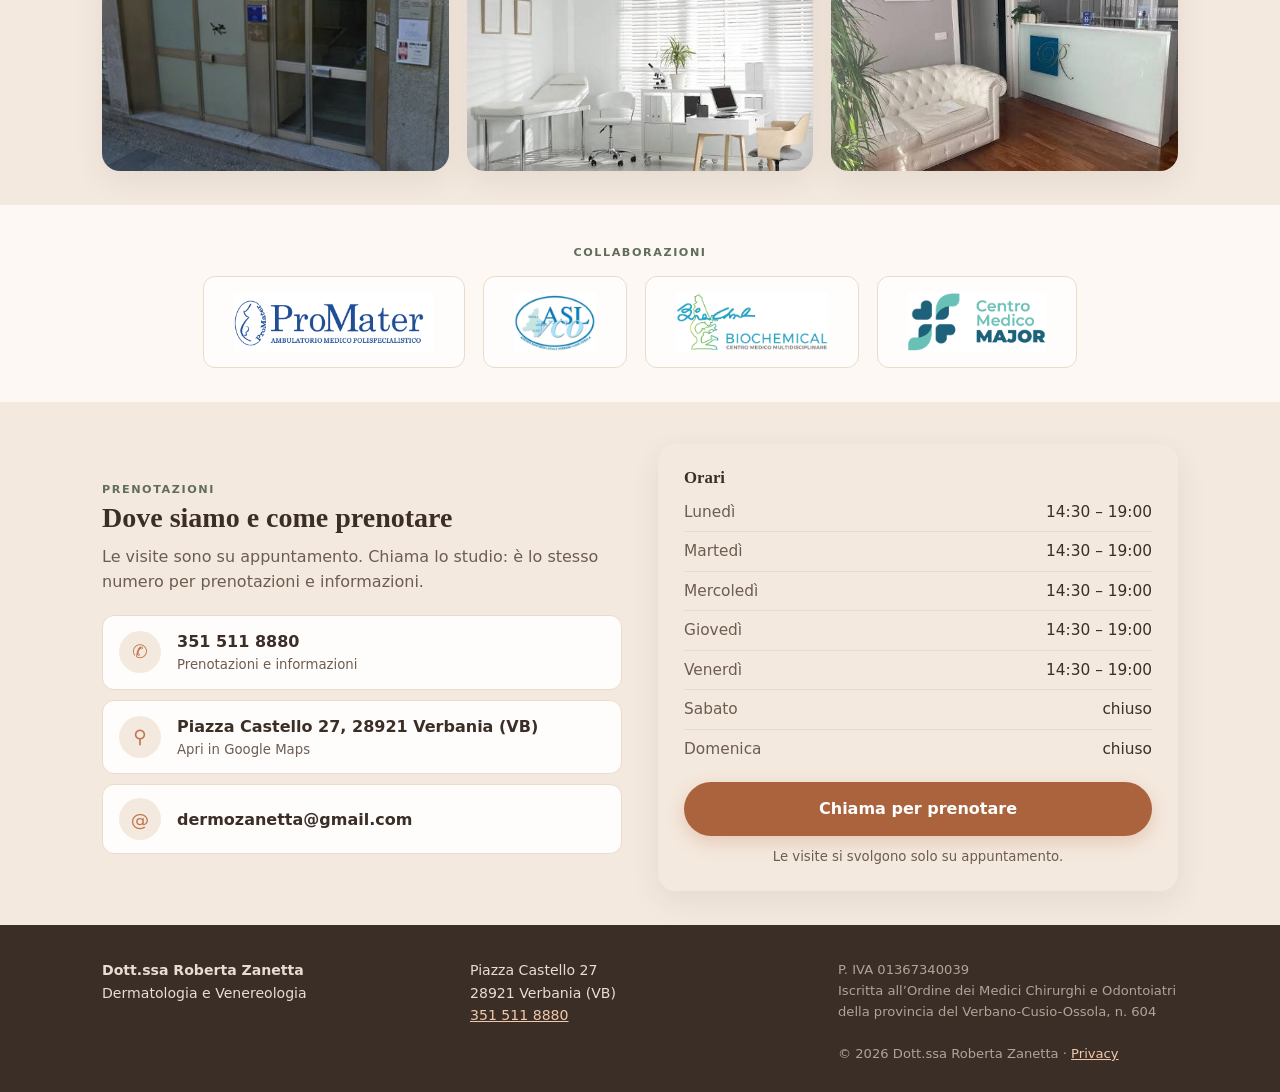
==== commit a79dc853: "Rigenerate le pagine da contenuti.json" ====
--- a/index.html
+++ b/index.html
@@ -21,13 +21,13 @@
 <meta property="og:url" content="https://dermozanetta.it/">
 <!-- Anteprima quando il link viene condiviso (WhatsApp, Facebook, LinkedIn).
      Deve essere un indirizzo completo con https://, non un percorso relativo. -->
-<meta property="og:image" data-c="foto.ritrattoOg" content="https://dermozanetta.it/img/dottoressa.jpg">
+<meta property="og:image" data-c="foto.ritrattoOg" content="https://dermozanetta.it/img/dottoressa-1792946299401.jpg">
 <meta property="og:image:alt" data-c="foto.ritrattoOgAlt" content="Ritratto della Dott.ssa Roberta Zanetta">
 <meta name="twitter:card" content="summary_large_image">
 <link rel="canonical" href="https://dermozanetta.it/">
 <!-- La foto dell'hero e' l'immagine piu' grande della prima schermata:
      il browser la scarica subito invece di scoprirla a meta' pagina. -->
-<link rel="preload" as="image" data-c="foto.precarica" href="img/dottoressa.jpg">
+<link rel="preload" as="image" data-c="foto.precarica" href="img/dottoressa-1792946299401.jpg">
 <link rel="stylesheet" href="style.css">
 </head>
 <body>
@@ -84,7 +84,7 @@
         </div>
       </div>
       <figure class="hero-photo">
-        <img fetchpriority="high" data-c="foto.dottoressa" src="img/dottoressa.jpg" alt="Ritratto della Dott.ssa Roberta Zanetta" width="520" height="620">
+        <img fetchpriority="high" data-c="foto.dottoressa" src="img/dottoressa-1792946299401.jpg" alt="Ritratto della Dott.ssa Roberta Zanetta" width="520" height="620">
       </figure>
     </div>
   </section>
@@ -313,7 +313,7 @@
     "latitude": 45.9347213,
     "longitude": 8.572854
   },
-  "image": "https://dermozanetta.it/img/dottoressa.jpg",
+  "image": "https://dermozanetta.it/img/dottoressa-1792946299401.jpg",
   "areaServed": [
     {
       "@type": "City",
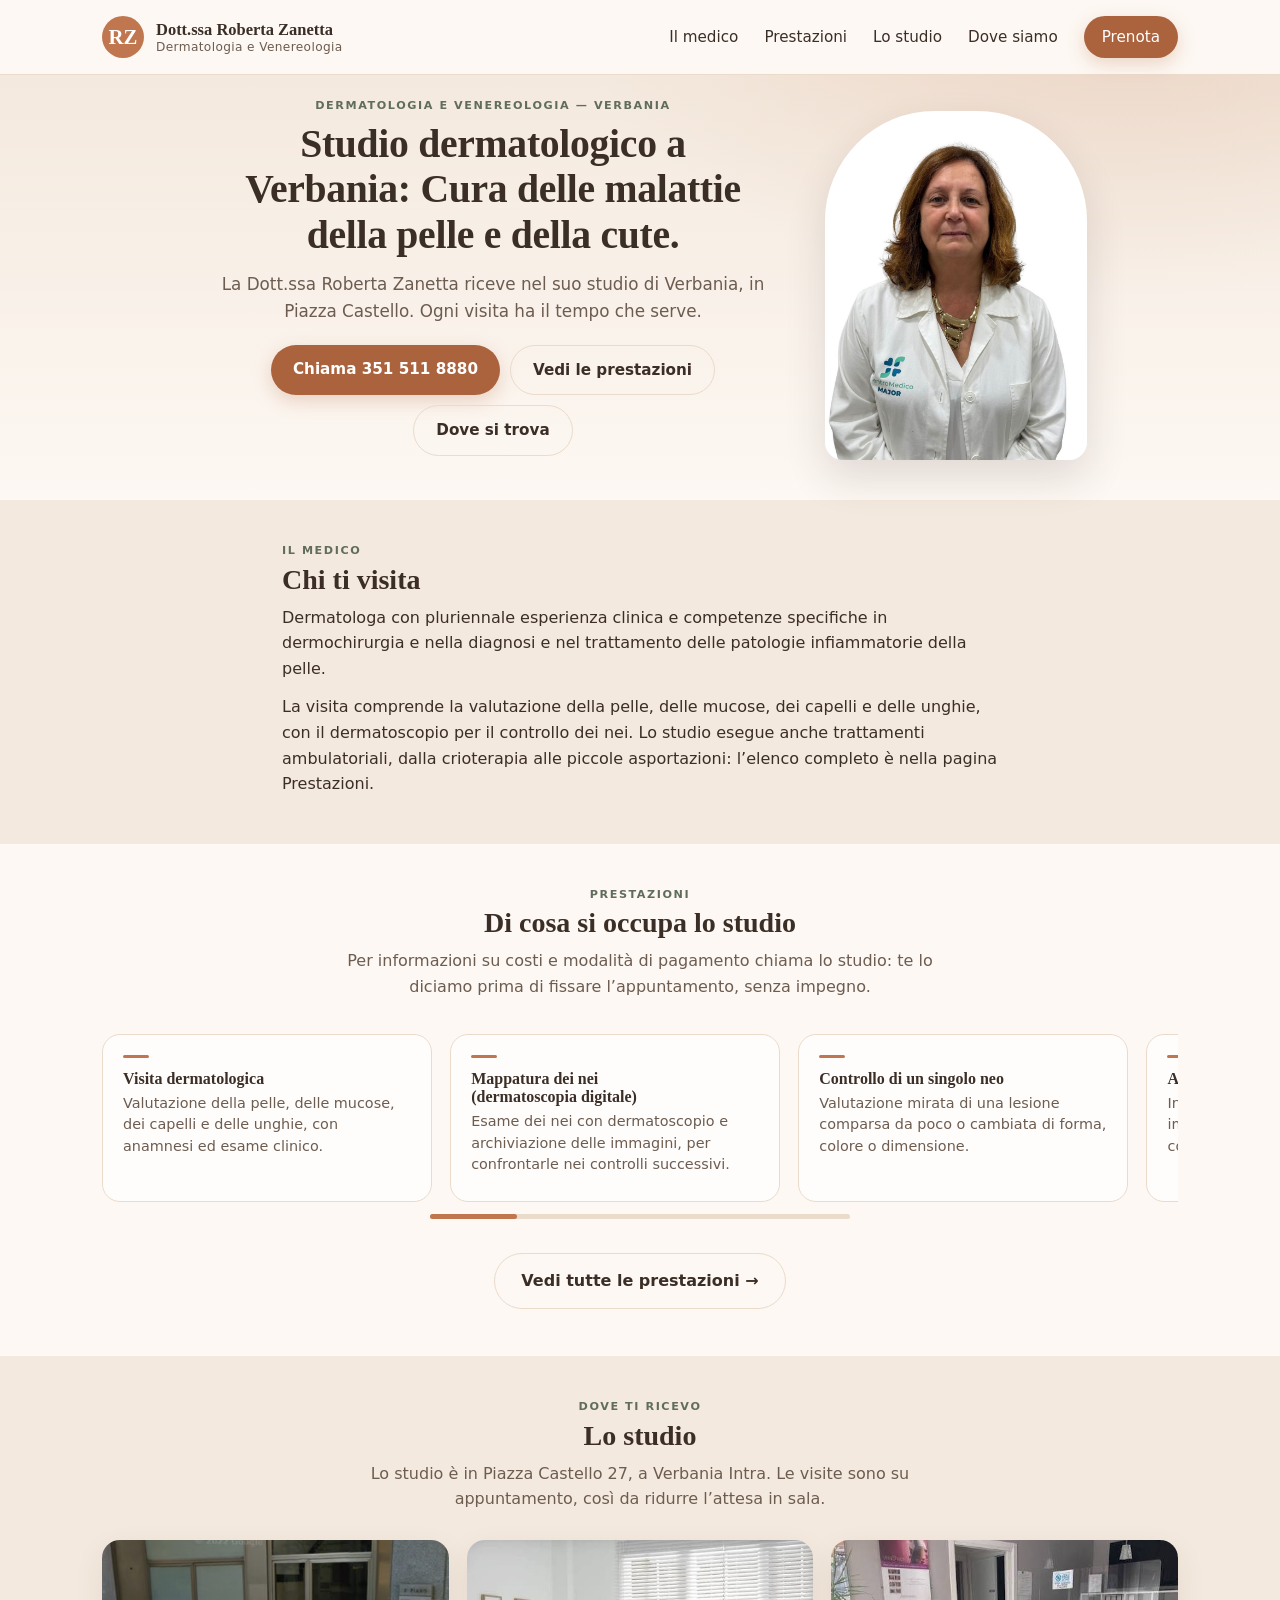
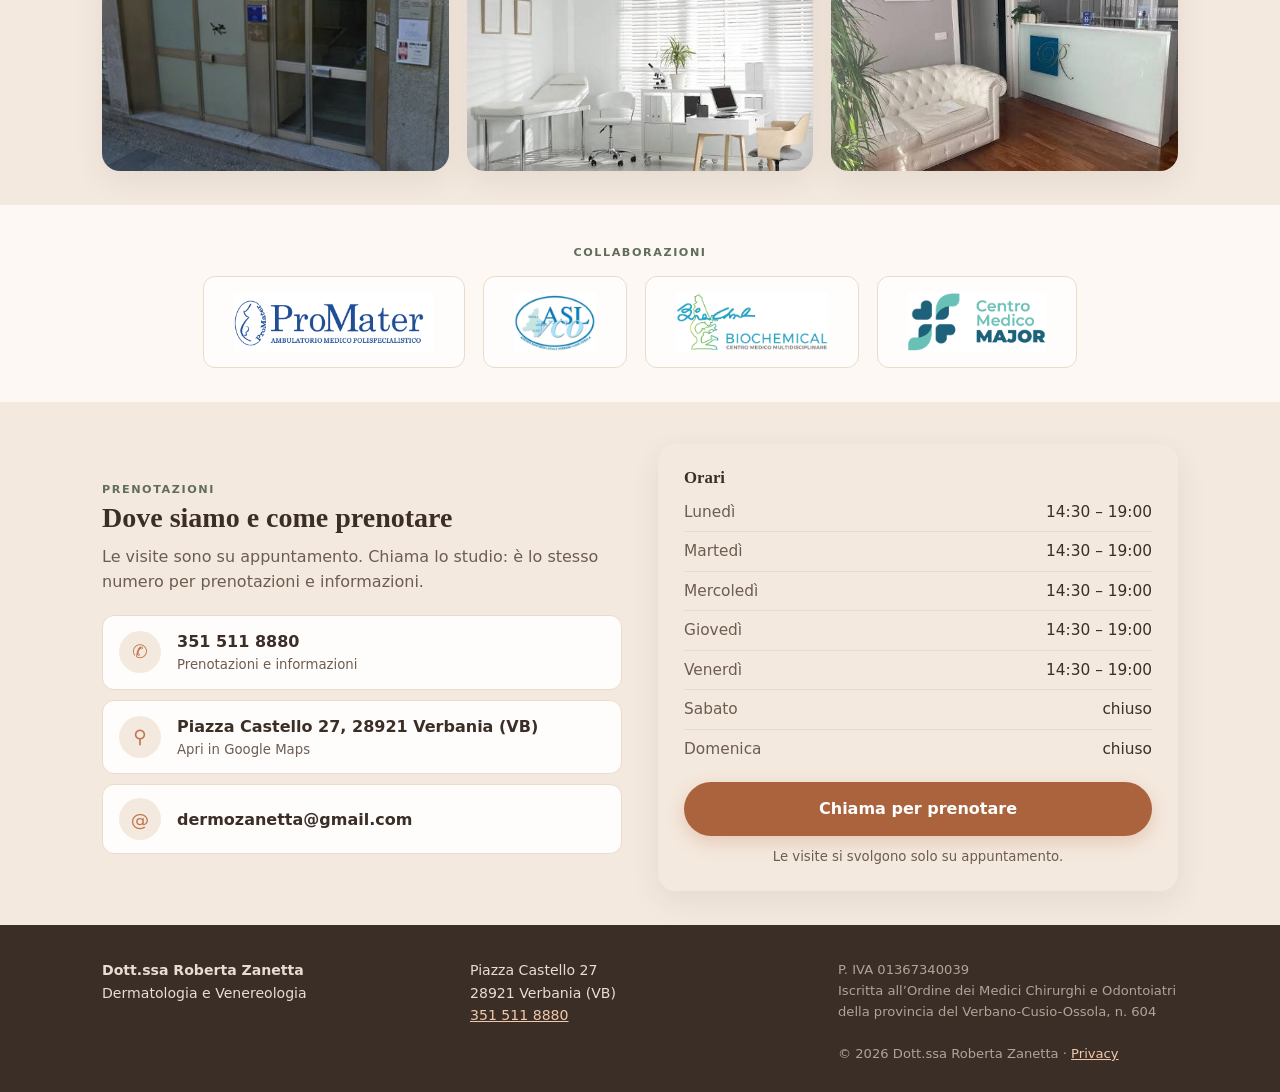
==== commit 8f307ea0: "Rigenerate le pagine da contenuti.json" ====
--- a/index.html
+++ b/index.html
@@ -75,7 +75,7 @@
     <div class="wrap hero-inner">
       <div class="hero-text">
         <p class="eyebrow">Dermatologia e Venereologia — Verbania</p>
-        <h1>Studio dermatologico a Verbania: Cura delle malattie della pelle e dei capelli.</h1>
+        <h1>Studio dermatologico a Verbania: Cura delle malattie della pelle e della cute.</h1>
         <p class="lead">La Dott.ssa Roberta Zanetta riceve nel suo studio di Verbania, in Piazza Castello. Ogni visita ha il tempo che serve.</p>
         <div class="hero-cta">
           <a class="btn" data-c="tel" href="tel:+393515118880">Chiama 351&nbsp;511&nbsp;8880</a>
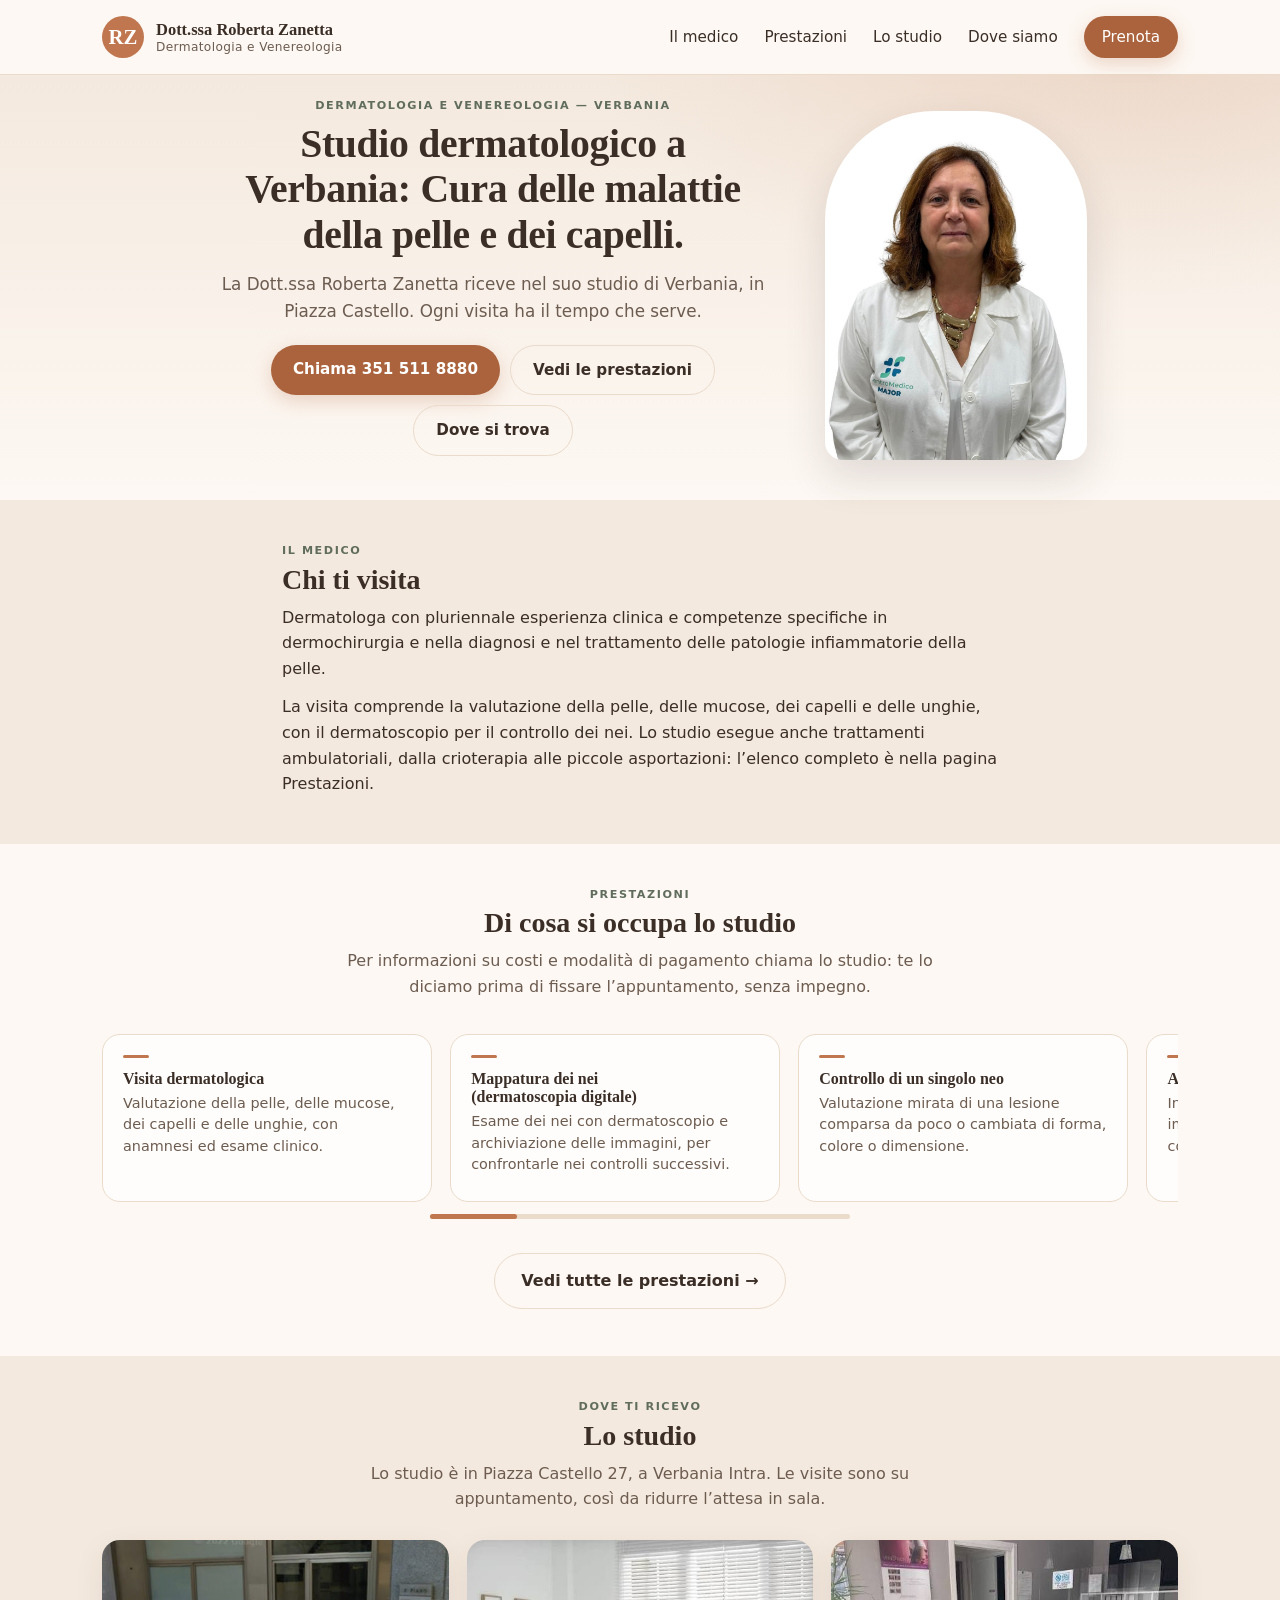
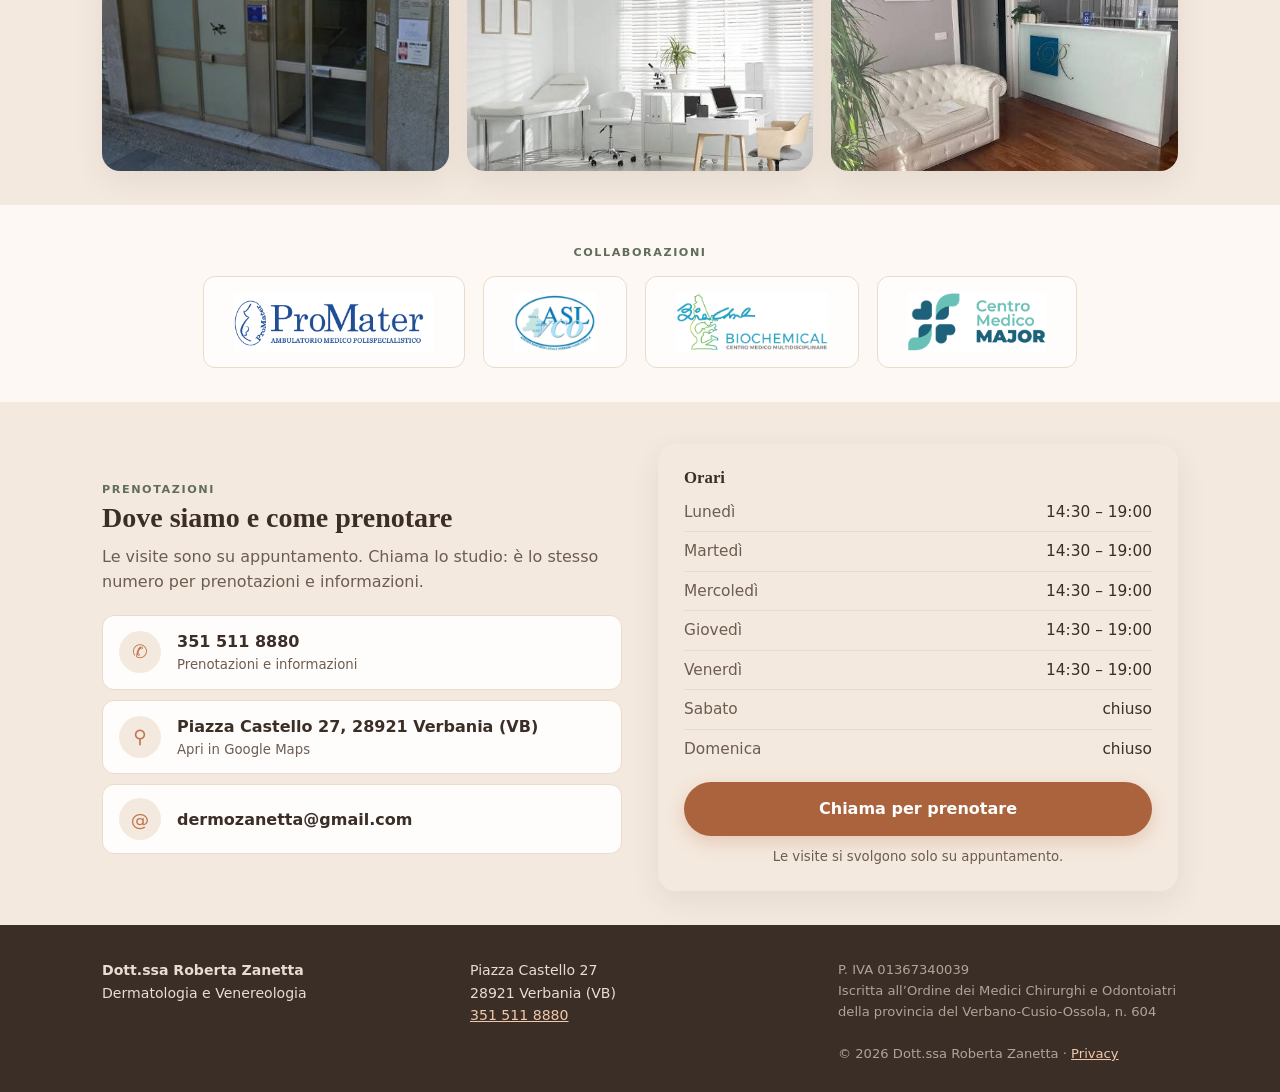
==== commit 6fb42bf3: "Rigenerate le pagine da contenuti.json" ====
--- a/index.html
+++ b/index.html
@@ -75,7 +75,7 @@
     <div class="wrap hero-inner">
       <div class="hero-text">
         <p class="eyebrow">Dermatologia e Venereologia — Verbania</p>
-        <h1>Studio dermatologico a Verbania: Cura delle malattie della pelle e della cute.</h1>
+        <h1>Studio dermatologico a Verbania: Cura delle malattie della pelle e dei capelli.</h1>
         <p class="lead">La Dott.ssa Roberta Zanetta riceve nel suo studio di Verbania, in Piazza Castello. Ogni visita ha il tempo che serve.</p>
         <div class="hero-cta">
           <a class="btn" data-c="tel" href="tel:+393515118880">Chiama 351&nbsp;511&nbsp;8880</a>
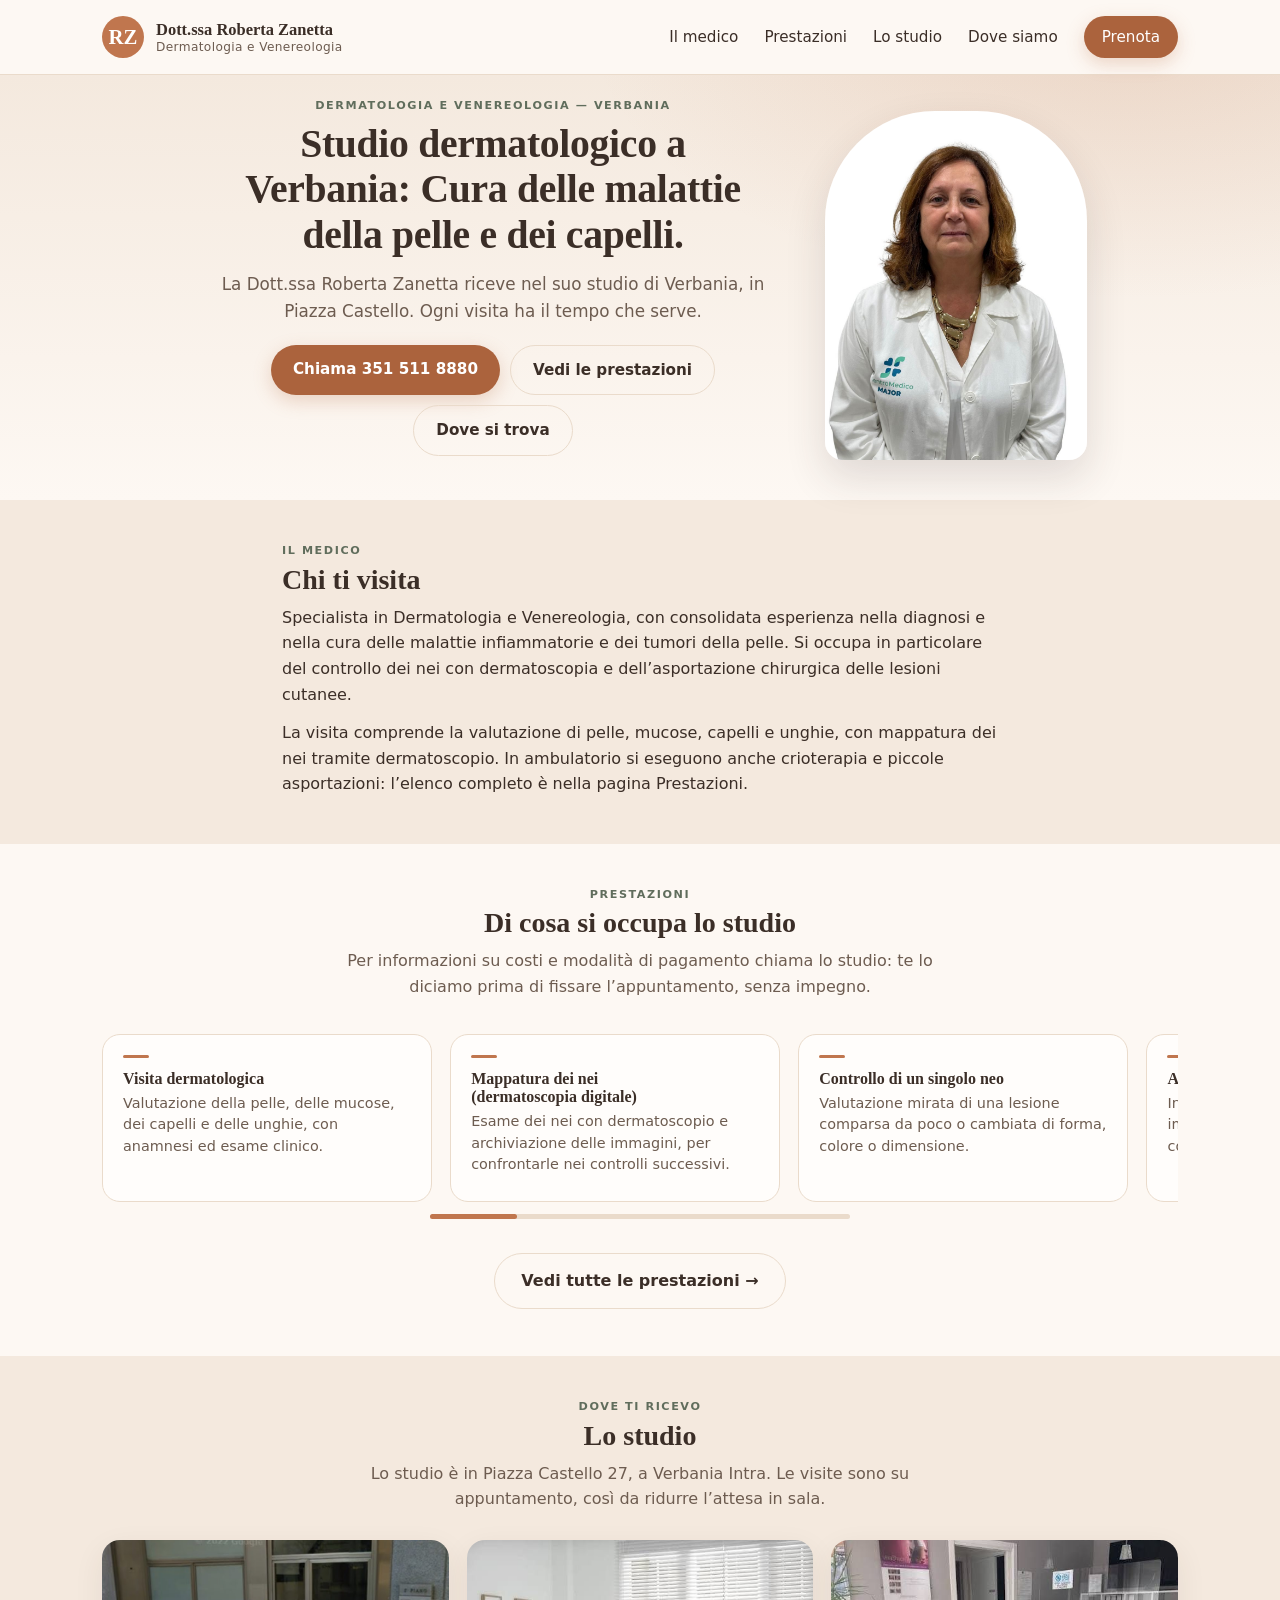
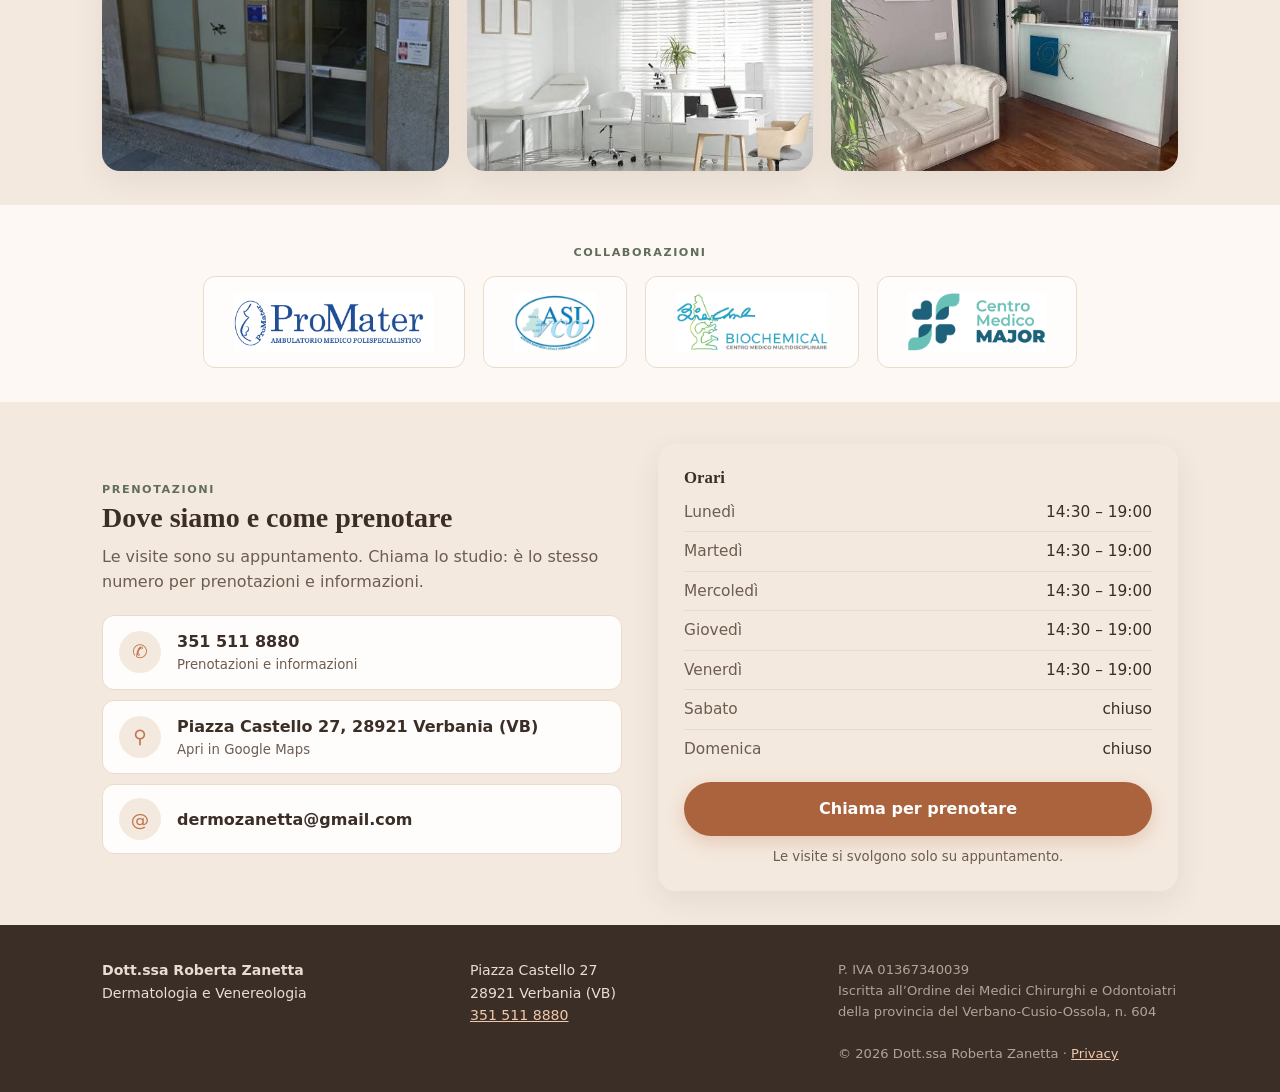
==== commit 81afa511: "Rigenerate le pagine da contenuti.json" ====
--- a/index.html
+++ b/index.html
@@ -99,8 +99,8 @@
     <div class="wrap narrow">
       <p class="eyebrow">Il medico</p>
       <h2>Chi ti visita</h2>
-      <p>Dermatologa con pluriennale esperienza clinica e competenze specifiche in dermochirurgia e nella diagnosi e nel trattamento delle patologie infiammatorie della pelle.</p>
-      <p>La visita comprende la valutazione della pelle, delle mucose, dei capelli e delle unghie, con il dermatoscopio per il controllo dei nei. Lo studio esegue anche trattamenti ambulatoriali, dalla crioterapia alle piccole asportazioni: l’elenco completo è nella pagina Prestazioni.</p>
+      <p>Specialista in Dermatologia e Venereologia, con consolidata esperienza nella diagnosi e nella cura delle malattie infiammatorie e dei tumori della pelle. Si occupa in particolare del controllo dei nei con dermatoscopia e dell’asportazione chirurgica delle lesioni cutanee.</p>
+      <p>La visita comprende la valutazione di pelle, mucose, capelli e unghie, con mappatura dei nei tramite dermatoscopio. In ambulatorio si eseguono anche crioterapia e piccole asportazioni: l’elenco completo è nella pagina Prestazioni.</p>
     </div>
   </section>
 
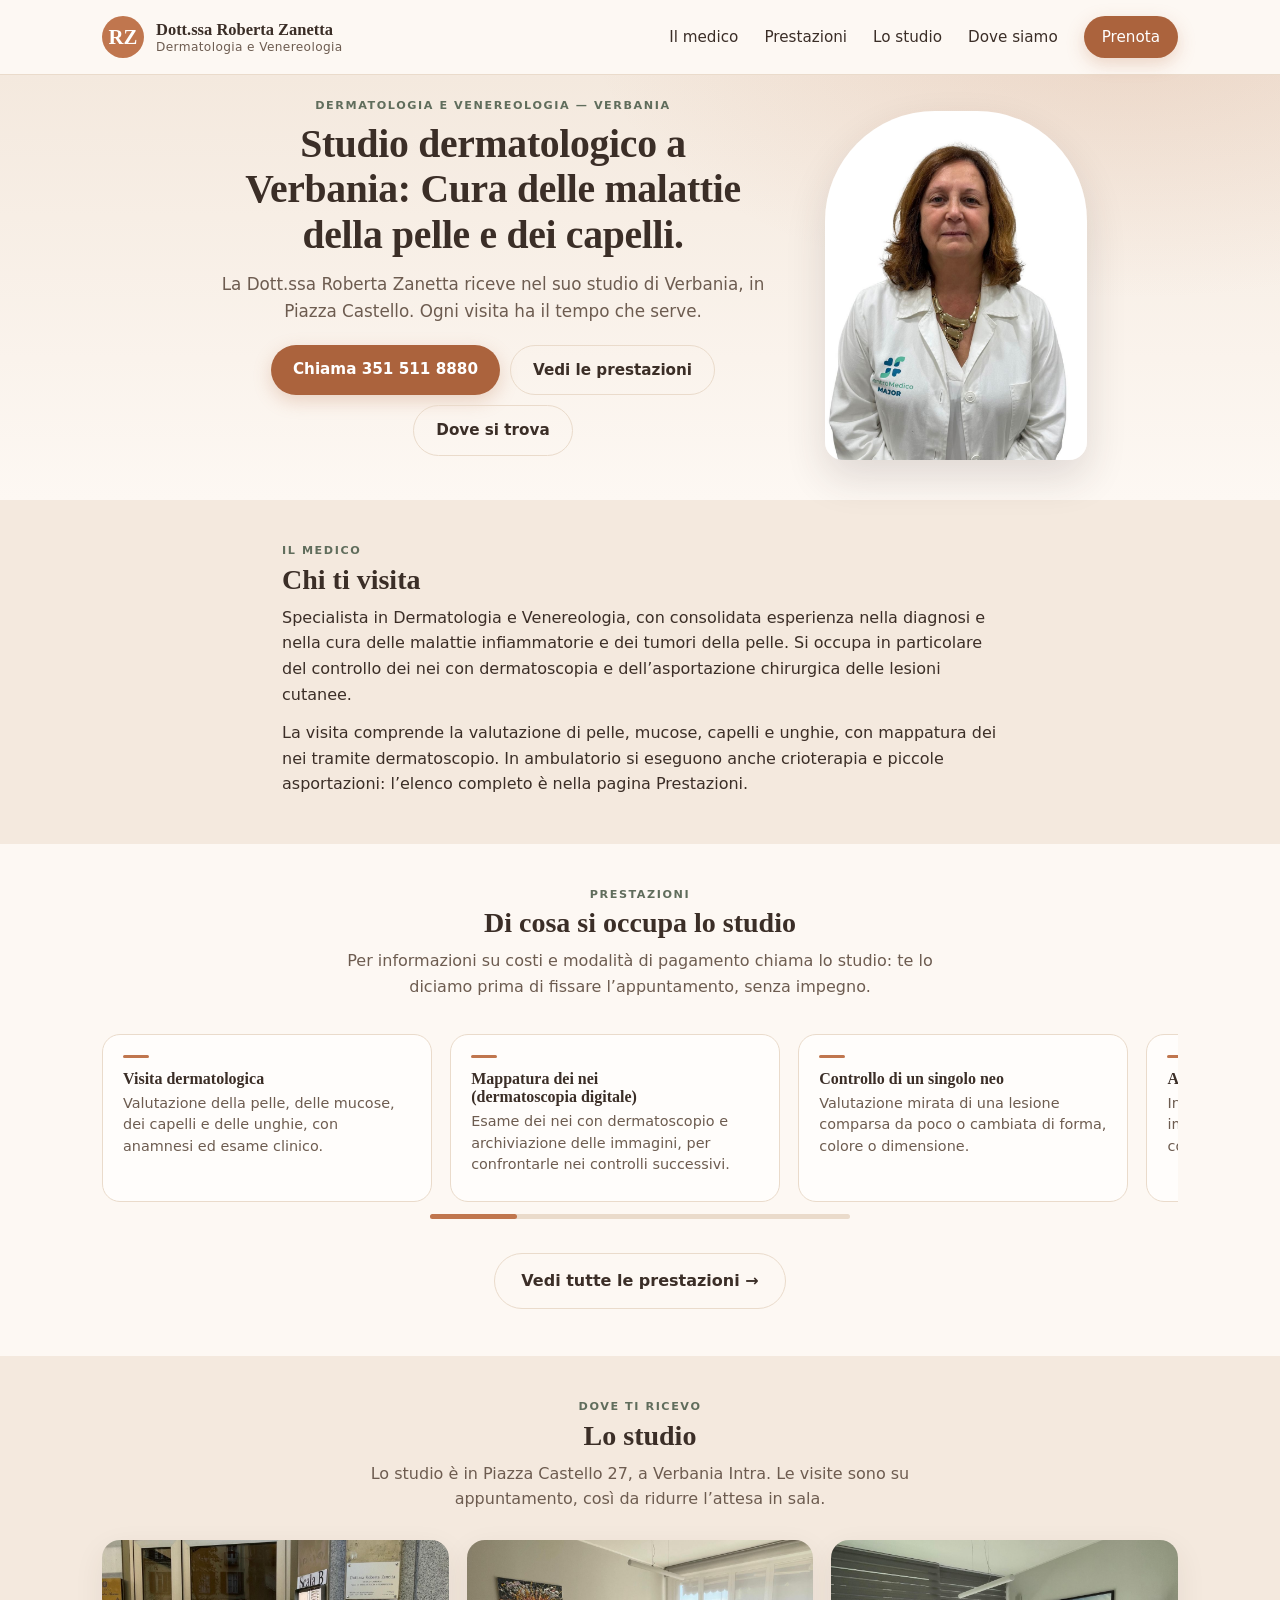
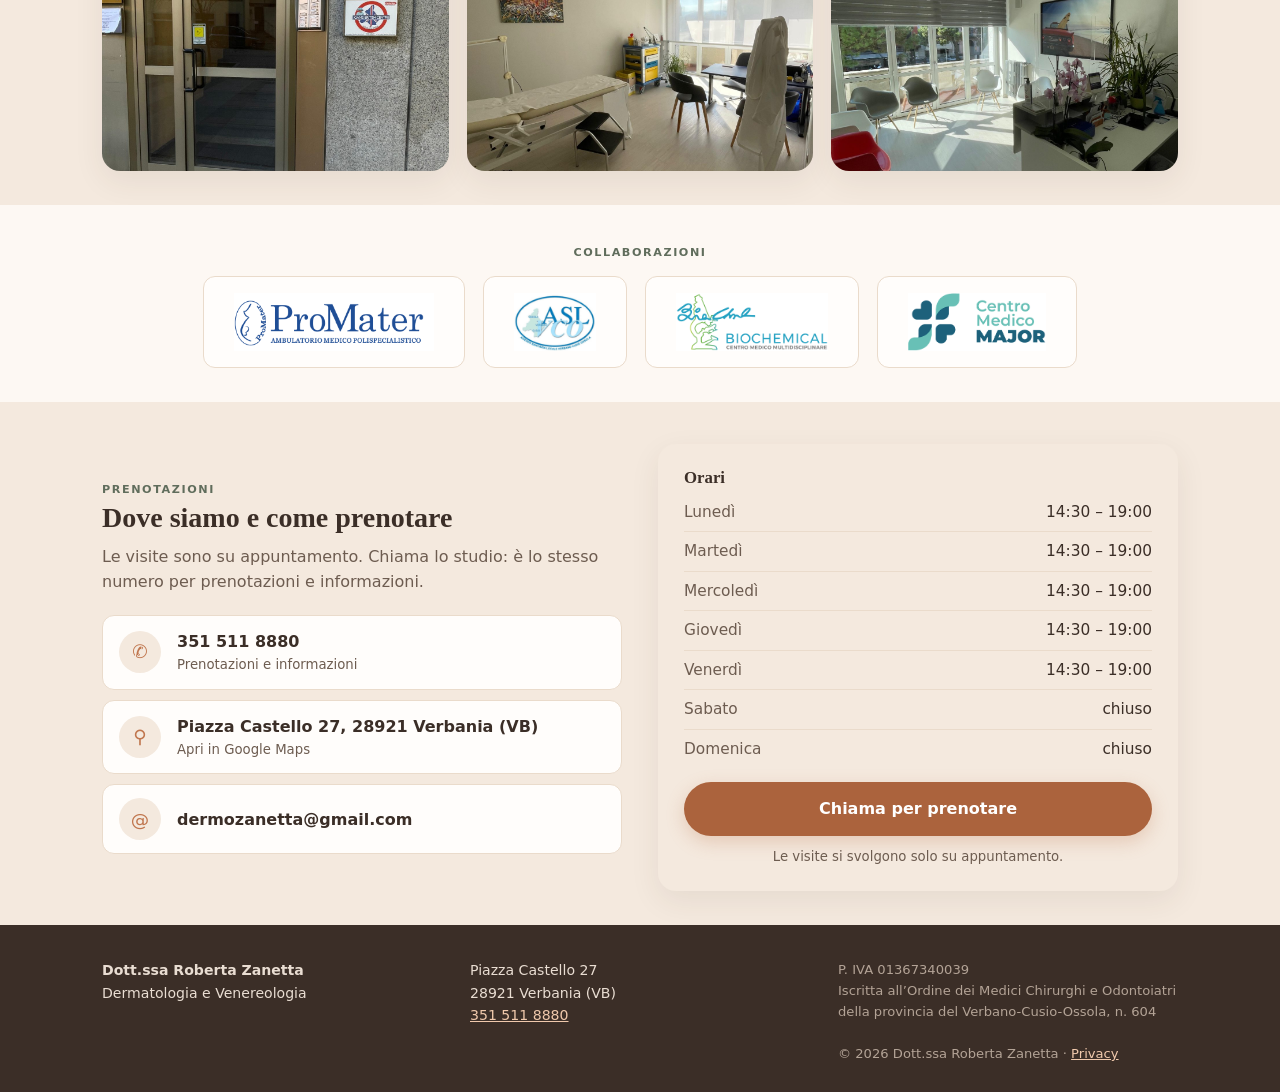
==== commit f64b498b: "Rigenerate le pagine da contenuti.json" ====
--- a/index.html
+++ b/index.html
@@ -191,9 +191,9 @@
       <h2 class="center">Lo studio</h2>
       <p class="section-intro center">Lo studio è in Piazza Castello 27, a Verbania Intra. Le visite sono su appuntamento, così da ridurre l’attesa in sala.</p>
       <div class="gallery">
-        <img src="img/ingresso.jpg" alt="Ingresso dello studio" width="600" height="450" loading="lazy">
-        <img src="img/studio.jpg" alt="Sala visite" width="600" height="450" loading="lazy">
-        <img src="img/salaAttesa.jpg" alt="Sala d’attesa" width="600" height="450" loading="lazy">
+        <img src="img/ingresso-1793446262774.jpg" alt="Ingresso dello studio" width="600" height="450" loading="lazy">
+        <img src="img/studio-1793446240060.jpg" alt="Sala visite" width="600" height="450" loading="lazy">
+        <img src="img/salaAttesa-1793446234327.jpg" alt="Sala d’attesa" width="600" height="450" loading="lazy">
       </div>
     </div>
   </section>
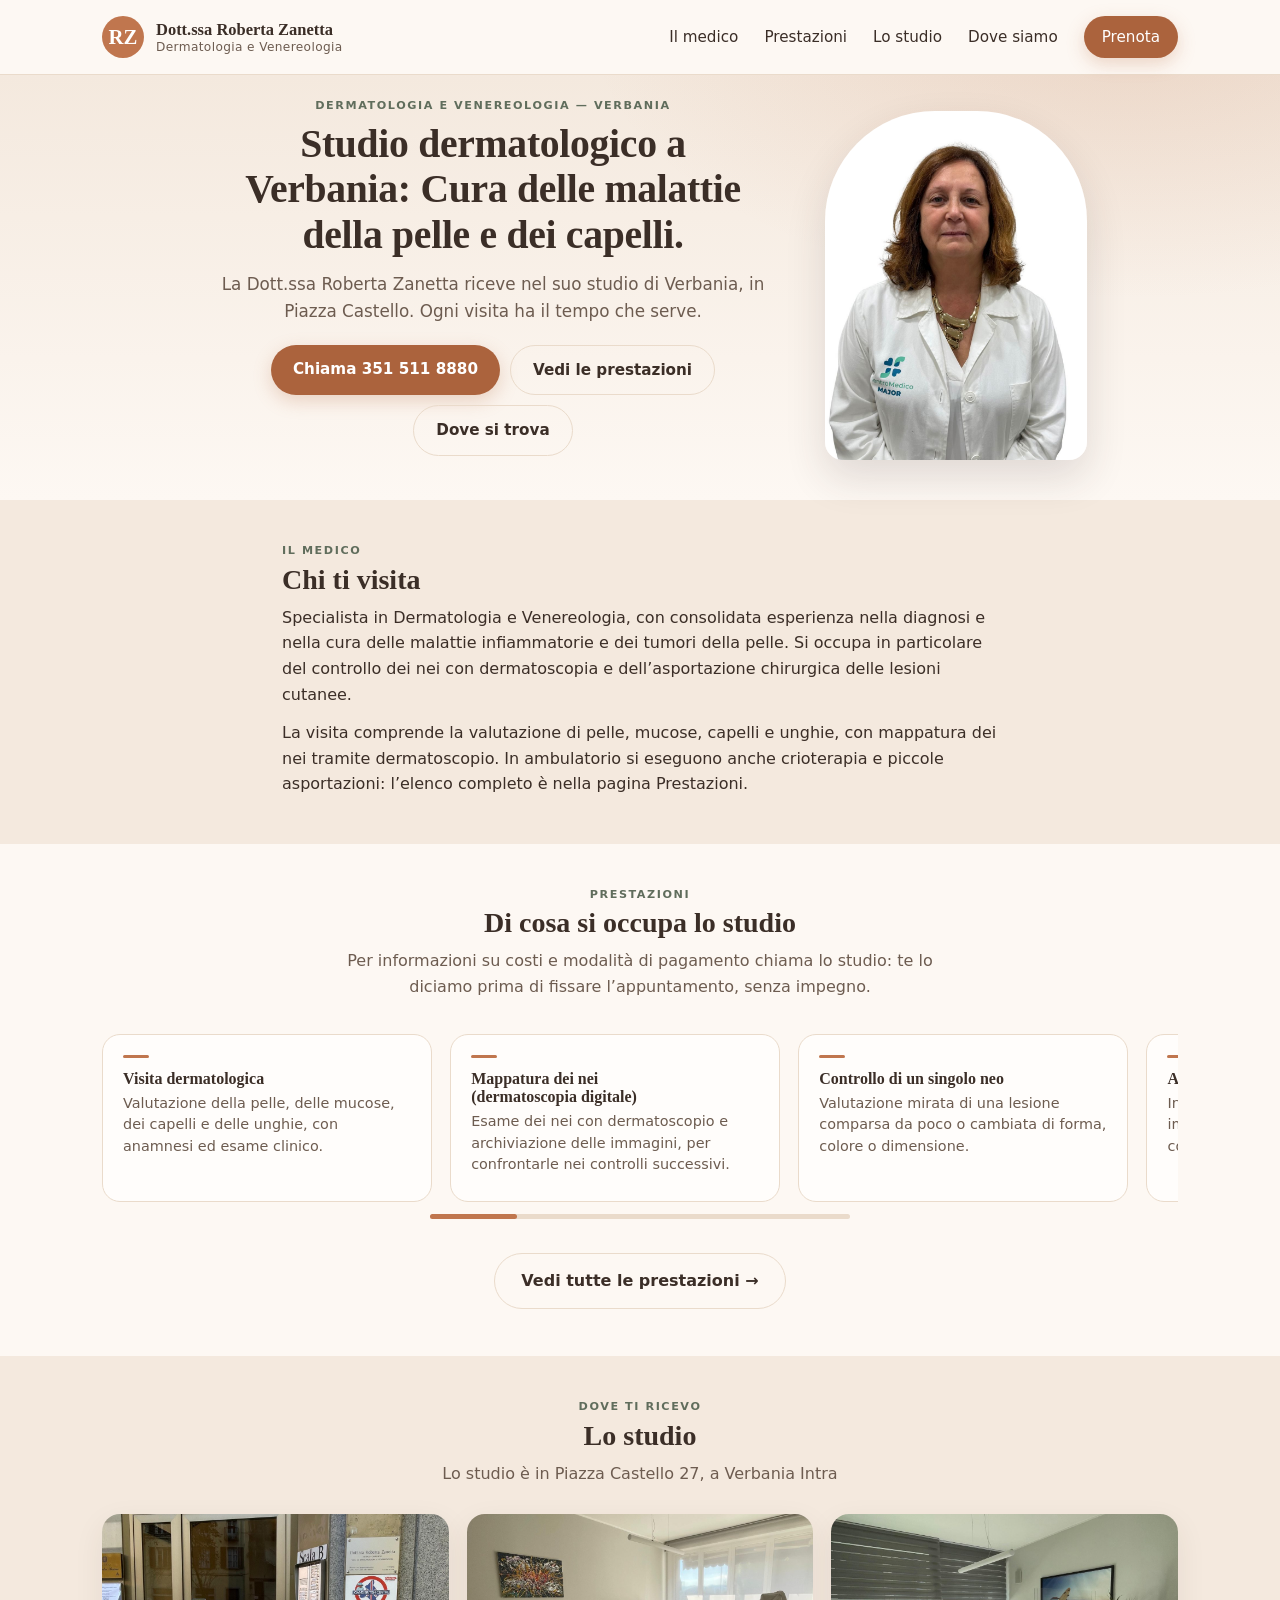
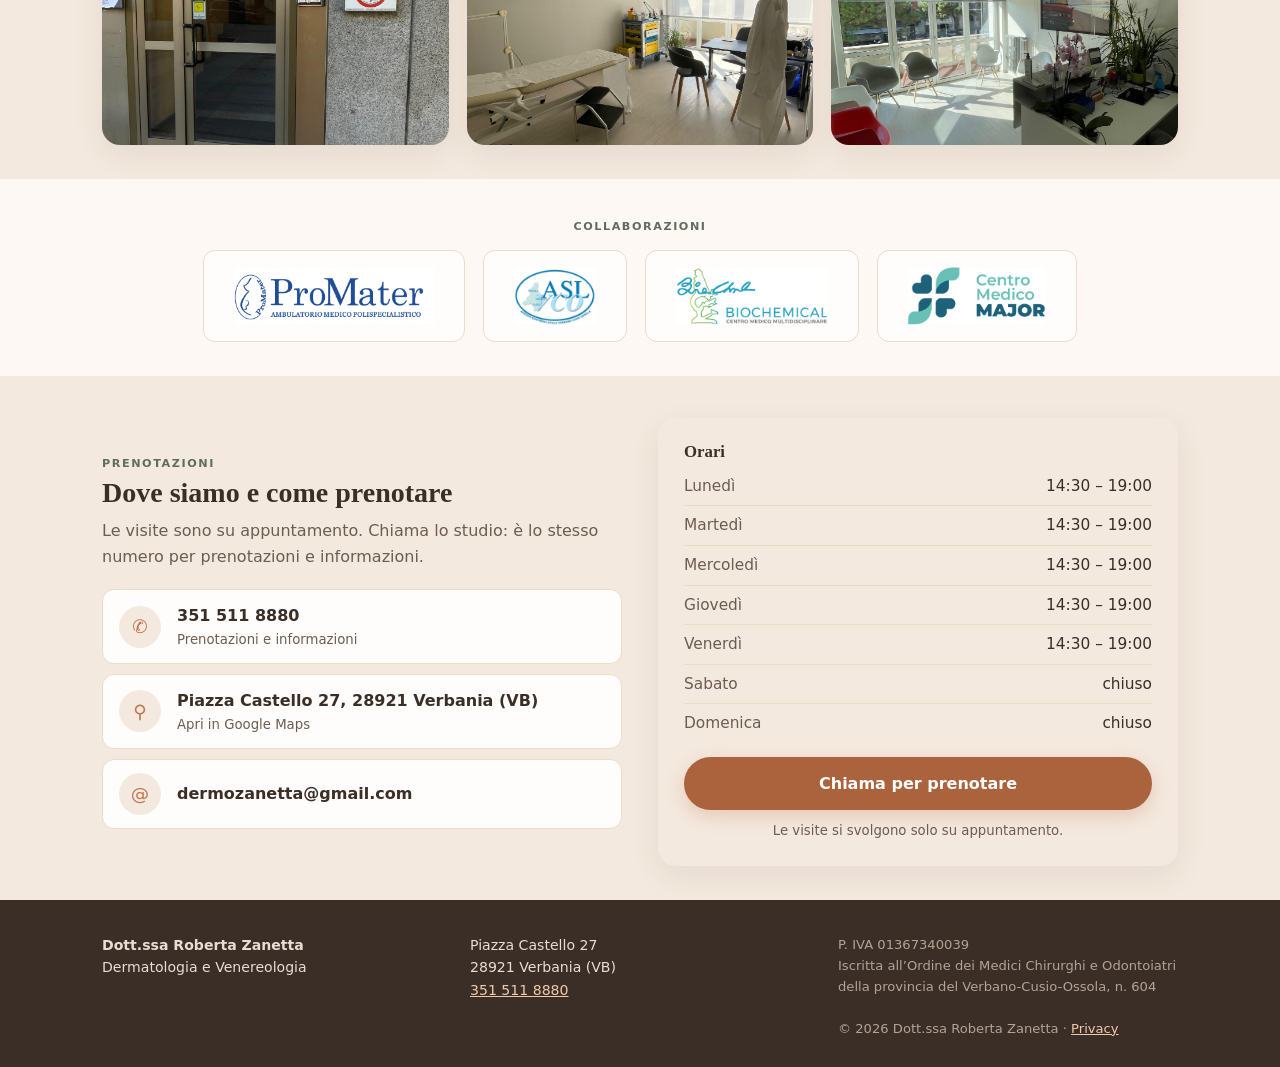
==== commit 4fdada65: "Rigenerate le pagine da contenuti.json" ====
--- a/index.html
+++ b/index.html
@@ -189,7 +189,7 @@
     <div class="wrap">
       <p class="eyebrow center">Dove ti ricevo</p>
       <h2 class="center">Lo studio</h2>
-      <p class="section-intro center">Lo studio è in Piazza Castello 27, a Verbania Intra. Le visite sono su appuntamento, così da ridurre l’attesa in sala.</p>
+      <p class="section-intro center">Lo studio è in Piazza Castello 27, a Verbania Intra</p>
       <div class="gallery">
         <img src="img/ingresso-1793446262774.jpg" alt="Ingresso dello studio" width="600" height="450" loading="lazy">
         <img src="img/studio-1793446240060.jpg" alt="Sala visite" width="600" height="450" loading="lazy">
